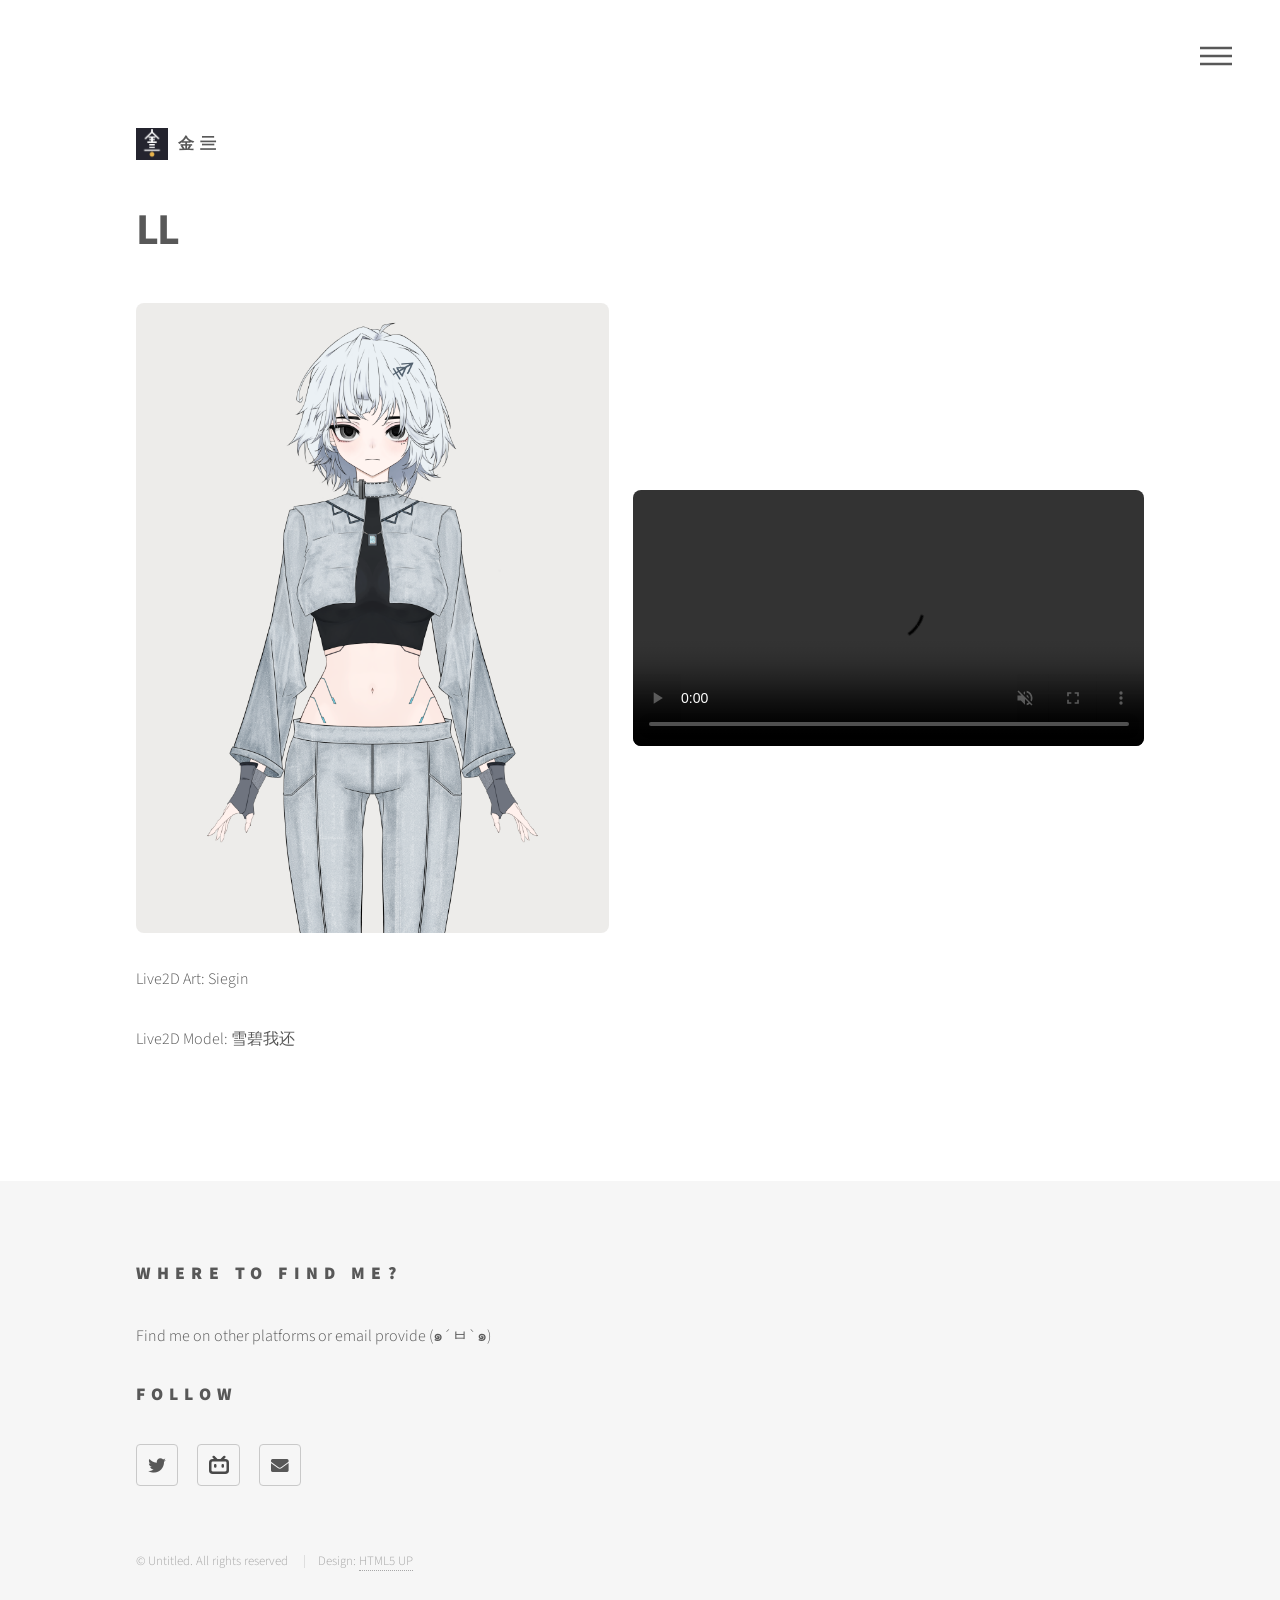
==== LL.html @ 4d245776 "Add files via upload" ====
<!DOCTYPE HTML>
<!--
	Phantom by HTML5 UP
	html5up.net | @ajlkn
	Free for personal and commercial use under the CCA 3.0 license (html5up.net/license)
-->
<html>
	<head>
		<title>Generic - Phantom by HTML5 UP</title>
		<meta charset="utf-8" />
		<meta name="viewport" content="width=device-width, initial-scale=1, user-scalable=no" />
		<link rel="stylesheet" href="assets/css/main.css" />
		<noscript><link rel="stylesheet" href="assets/css/noscript.css" /></noscript>
	</head>
	<body class="is-preload">
		<!-- Wrapper -->
		<div id="wrapper">

			<!-- Header -->
			<header id="header">
				<div class="inner">

					<!-- Logo -->
					<a href="index.html" class="logo">
						<span class="symbol"><img src="images/Logo.jpg" alt="" /></span><span class="title">金亖</span>
					</a>

					<!-- Nav -->
					<nav>
						<ul>
							<li><a href="#menu">Menu</a></li>
						</ul>
					</nav>

				</div>
			</header>

			<!-- Menu -->
			<nav id="menu">
				<h2>Menu</h2>
				<ul>
					<li><a href="index.html">Home</a></li>
					<li><a href="commission.html">Commission</a></li>
					<li><a href="about.html">About</a></li>
				</ul>
			</nav>

			<!-- Main -->
			<div id="main">
				<div class="inner">
					<h1>LL</h1>

					<div class="ll-layout">
						<!-- Portrait Image -->
						<div class="ll-image">
							<img src="images/LL1.png" alt="LL portrait image" />
						</div>

						<!-- Landscape Video -->
						<div class="ll-video">
							<video src="images/LLa.mp4"
								   autoplay
								   muted
								   loop
								   playsinline
								   controls></video>
						</div>
					</div>

					<p>Live2D Art: Siegin</p>
					<p>Live2D Model: 雪碧我还</p>
				</div>
			</div>

			<!-- LL layout styles -->
			<style>
				/* Container that holds image + video */
				.ll-layout {
					display: flex;
					justify-content: center;
					align-items: center;
					gap: 24px;
					margin-bottom: 2em;
					flex-wrap: wrap; /* allows stacking on smaller screens */
				}

				/* Portrait image block */
				.ll-image {
					flex: 0 0 auto;
					max-height: 70vh;
				}

					.ll-image img {
						height: 70vh;
						max-height: 70vh;
						width: auto;
						object-fit: contain;
						display: block;
						border-radius: 8px;
					}

				/* Landscape video block */
				.ll-video {
					flex: 1 1 auto;
					max-width: 60vw;
				}

					.ll-video video {
						width: 100%;
						height: auto;
						max-height: 70vh;
						object-fit: contain;
						display: block;
						border-radius: 8px;
					}

				/* Mobile adjustments */
				@media (max-width: 768px) {
					.ll-layout {
						flex-direction: column;
					}

					.ll-image img,
					.ll-video video {
						max-height: 50vh;
					}

					.ll-video {
						max-width: 100%;
					}
				}
			</style>


			<footer id="footer">
				<div class="inner">
					<section>
						<h2>Where to find me?</h2>
						<p>Find me on other platforms or email provide (๑´ㅂ`๑)</p>
						<section>
							<h2>Follow</h2>
							<ul class="icons">
								<li><a href="https://x.com/siegin403" class="icon brands style2 fa-twitter"><span class="label">Twitter</span></a></li>
								<li>
									<a href="https://space.bilibili.com/3690977074088362" class="icon style2 bilibili"
									   aria-label="Bilibili"
									   target="_blank"
									   rel="noopener"><span class="icon-inner"><img src="images/bilibili.svg" alt=""></span> <span class="label">Bilibili</span></a>
								</li>
								<li><a href="about.html" class="icon solid style2 fa-envelope"><span class="label">Email</span></a></li>
							</ul>
						</section>
						<ul class="copyright">
							<li>&copy; Untitled. All rights reserved</li>
							<li>Design: <a href="http://html5up.net">HTML5 UP</a></li>
						</ul>
				</div>
			</footer>

		</div>

		<!-- Scripts -->
			<script src="assets/js/jquery.min.js"></script>
			<script src="assets/js/browser.min.js"></script>
			<script src="assets/js/breakpoints.min.js"></script>
			<script src="assets/js/util.js"></script>
			<script src="assets/js/main.js"></script>

	</body>
</html>
---- assets/css/main.css ----
@import url(fontawesome-all.min.css);
@import url("https://fonts.googleapis.com/css?family=Source+Sans+Pro:300,700,900");

/*
	Phantom by HTML5 UP
	html5up.net | @ajlkn
	Free for personal and commercial use under the CCA 3.0 license (html5up.net/license)
*/

html, body, div, span, applet, object,
iframe, h1, h2, h3, h4, h5, h6, p, blockquote,
pre, a, abbr, acronym, address, big, cite,
code, del, dfn, em, img, ins, kbd, q, s, samp,
small, strike, strong, sub, sup, tt, var, b,
u, i, center, dl, dt, dd, ol, ul, li, fieldset,
form, label, legend, table, caption, tbody,
tfoot, thead, tr, th, td, article, aside,
canvas, details, embed, figure, figcaption,
footer, header, hgroup, menu, nav, output, ruby,
section, summary, time, mark, audio, video {
	margin: 0;
	padding: 0;
	border: 0;
	font-size: 100%;
	font: inherit;
	vertical-align: baseline;}

article, aside, details, figcaption, figure,
footer, header, hgroup, menu, nav, section {
	display: block;}

body {
	line-height: 1;
}

ol, ul {
	list-style: none;
}

blockquote, q {
	quotes: none;
}

	blockquote:before, blockquote:after, q:before, q:after {
		content: '';
		content: none;
	}

table {
	border-collapse: collapse;
	border-spacing: 0;
}

body {
	-webkit-text-size-adjust: none;
}

mark {
	background-color: transparent;
	color: inherit;
}

input::-moz-focus-inner {
	border: 0;
	padding: 0;
}

input, select, textarea {
	-moz-appearance: none;
	-webkit-appearance: none;
	-ms-appearance: none;
	appearance: none;
}

/* Basic */

	@-ms-viewport {
		width: device-width;
	}

	body {
		-ms-overflow-style: scrollbar;
	}

	@media screen and (max-width: 480px) {

		html, body {
			min-width: 320px;
		}

	}

	html {
		box-sizing: border-box;
	}

	*, *:before, *:after {
		box-sizing: inherit;
	}

	body {
		background: #ffffff;
	}

		body.is-preload *, body.is-preload *:before, body.is-preload *:after {
			-moz-animation: none !important;
			-webkit-animation: none !important;
			-ms-animation: none !important;
			animation: none !important;
			-moz-transition: none !important;
			-webkit-transition: none !important;
			-ms-transition: none !important;
			transition: none !important;
		}

/* Type */

	body, input, select, textarea {
		color: #585858;
		font-family: "Source Sans Pro", Helvetica, sans-serif;
		font-size: 16pt;
		font-weight: 300;
		line-height: 1.75;
	}

		@media screen and (max-width: 1680px) {

			body, input, select, textarea {
				font-size: 14pt;
			}

		}

		@media screen and (max-width: 1280px) {

			body, input, select, textarea {
				font-size: 12pt;
			}

		}

	a {
		-moz-transition: border-bottom-color 0.2s ease, color 0.2s ease;
		-webkit-transition: border-bottom-color 0.2s ease, color 0.2s ease;
		-ms-transition: border-bottom-color 0.2s ease, color 0.2s ease;
		transition: border-bottom-color 0.2s ease, color 0.2s ease;
		text-decoration: none;
		color: #585858;
		border-bottom: dotted 1px rgba(88, 88, 88, 0.5);
	}

		a:hover {
			border-bottom-color: transparent;
			color: #f2849e !important;
		}

	strong, b {
		font-weight: 900;
	}

	em, i {
		font-style: italic;
	}

	p {
		margin: 0 0 2em 0;
	}

	h1 {
		font-size: 2.75em;
		font-weight: 700;
		line-height: 1.3;
		margin: 0 0 1em 0;
		letter-spacing: -0.035em;
	}

		h1 a {
			color: inherit;
		}

		@media screen and (max-width: 736px) {

			h1 {
				font-size: 2em;
				margin: 0 0 1em 0;
			}

		}

		@media screen and (max-width: 360px) {

			h1 {
				font-size: 1.75em;
			}

		}

	h2, h3, h4, h5, h6 {
		font-weight: 900;
		line-height: 1.5;
		margin: 0 0 2em 0;
		text-transform: uppercase;
		letter-spacing: 0.35em;
	}

		h2 a, h3 a, h4 a, h5 a, h6 a {
			color: inherit;
		}

	h2 {
		font-size: 1.1em;
	}

	h3 {
		font-size: 1em;
	}

	h4 {
		font-size: 0.8em;
	}

	h5 {
		font-size: 0.8em;
	}

	h6 {
		font-size: 0.8em;
	}

	@media screen and (max-width: 980px) {

		h1 br, h2 br, h3 br, h4 br, h5 br, h6 br {
			display: none;
		}

	}

	@media screen and (max-width: 736px) {

		h2 {
			font-size: 1em;
		}

		h3 {
			font-size: 0.8em;
		}

	}

	sub {
		font-size: 0.8em;
		position: relative;
		top: 0.5em;
	}

	sup {
		font-size: 0.8em;
		position: relative;
		top: -0.5em;
	}

	blockquote {
		border-left: solid 4px #c9c9c9;
		font-style: italic;
		margin: 0 0 2em 0;
		padding: 0.5em 0 0.5em 2em;
	}

	code {
		background: rgba(144, 144, 144, 0.075);
		border-radius: 4px;
		border: solid 1px #c9c9c9;
		font-family: "Courier New", monospace;
		font-size: 0.9em;
		margin: 0 0.25em;
		padding: 0.25em 0.65em;
	}

	pre {
		-webkit-overflow-scrolling: touch;
		font-family: "Courier New", monospace;
		font-size: 0.9em;
		margin: 0 0 2em 0;
	}

		pre code {
			display: block;
			line-height: 1.75;
			padding: 1em 1.5em;
			overflow-x: auto;
		}

	hr {
		border: 0;
		border-bottom: solid 1px #c9c9c9;
		margin: 2em 0;
	}

		hr.major {
			margin: 3em 0;
		}

	.align-left {
		text-align: left;
	}

	.align-center {
		text-align: center;
	}

	.align-right {
		text-align: right;
	}

/* Row */

	.row {
		display: flex;
		flex-wrap: wrap;
		box-sizing: border-box;
		align-items: stretch;
	}

		.row > * {
			box-sizing: border-box;
		}

		.row.gtr-uniform > * > :last-child {
			margin-bottom: 0;
		}

		.row.aln-left {
			justify-content: flex-start;
		}

		.row.aln-center {
			justify-content: center;
		}

		.row.aln-right {
			justify-content: flex-end;
		}

		.row.aln-top {
			align-items: flex-start;
		}

		.row.aln-middle {
			align-items: center;
		}

		.row.aln-bottom {
			align-items: flex-end;
		}

		.row > .imp {
			order: -1;
		}

		.row > .col-1 {
			width: 8.33333%;
		}

		.row > .off-1 {
			margin-left: 8.33333%;
		}

		.row > .col-2 {
			width: 16.66667%;
		}

		.row > .off-2 {
			margin-left: 16.66667%;
		}

		.row > .col-3 {
			width: 25%;
		}

		.row > .off-3 {
			margin-left: 25%;
		}

		.row > .col-4 {
			width: 33.33333%;
		}

		.row > .off-4 {
			margin-left: 33.33333%;
		}

		.row > .col-5 {
			width: 41.66667%;
		}

		.row > .off-5 {
			margin-left: 41.66667%;
		}

		.row > .col-6 {
			width: 50%;
		}

		.row > .off-6 {
			margin-left: 50%;
		}

		.row > .col-7 {
			width: 58.33333%;
		}

		.row > .off-7 {
			margin-left: 58.33333%;
		}

		.row > .col-8 {
			width: 66.66667%;
		}

		.row > .off-8 {
			margin-left: 66.66667%;
		}

		.row > .col-9 {
			width: 75%;
		}

		.row > .off-9 {
			margin-left: 75%;
		}

		.row > .col-10 {
			width: 83.33333%;
		}

		.row > .off-10 {
			margin-left: 83.33333%;
		}

		.row > .col-11 {
			width: 91.66667%;
		}

		.row > .off-11 {
			margin-left: 91.66667%;
		}

		.row > .col-12 {
			width: 100%;
		}

		.row > .off-12 {
			margin-left: 100%;
		}

		.row.gtr-0 {
			margin-top: 0;
			margin-left: 0em;
		}

			.row.gtr-0 > * {
				padding: 0 0 0 0em;
			}

			.row.gtr-0.gtr-uniform {
				margin-top: 0em;
			}

				.row.gtr-0.gtr-uniform > * {
					padding-top: 0em;
				}

		.row.gtr-25 {
			margin-top: 0;
			margin-left: -0.5em;
		}

			.row.gtr-25 > * {
				padding: 0 0 0 0.5em;
			}

			.row.gtr-25.gtr-uniform {
				margin-top: -0.5em;
			}

				.row.gtr-25.gtr-uniform > * {
					padding-top: 0.5em;
				}

		.row.gtr-50 {
			margin-top: 0;
			margin-left: -1em;
		}

			.row.gtr-50 > * {
				padding: 0 0 0 1em;
			}

			.row.gtr-50.gtr-uniform {
				margin-top: -1em;
			}

				.row.gtr-50.gtr-uniform > * {
					padding-top: 1em;
				}

		.row {
			margin-top: 0;
			margin-left: -2em;
		}

			.row > * {
				padding: 0 0 0 2em;
			}

			.row.gtr-uniform {
				margin-top: -2em;
			}

				.row.gtr-uniform > * {
					padding-top: 2em;
				}

		.row.gtr-150 {
			margin-top: 0;
			margin-left: -3em;
		}

			.row.gtr-150 > * {
				padding: 0 0 0 3em;
			}

			.row.gtr-150.gtr-uniform {
				margin-top: -3em;
			}

				.row.gtr-150.gtr-uniform > * {
					padding-top: 3em;
				}

		.row.gtr-200 {
			margin-top: 0;
			margin-left: -4em;
		}

			.row.gtr-200 > * {
				padding: 0 0 0 4em;
			}

			.row.gtr-200.gtr-uniform {
				margin-top: -4em;
			}

				.row.gtr-200.gtr-uniform > * {
					padding-top: 4em;
				}

		@media screen and (max-width: 1680px) {

			.row {
				display: flex;
				flex-wrap: wrap;
				box-sizing: border-box;
				align-items: stretch;
			}

				.row > * {
					box-sizing: border-box;
				}

				.row.gtr-uniform > * > :last-child {
					margin-bottom: 0;
				}

				.row.aln-left {
					justify-content: flex-start;
				}

				.row.aln-center {
					justify-content: center;
				}

				.row.aln-right {
					justify-content: flex-end;
				}

				.row.aln-top {
					align-items: flex-start;
				}

				.row.aln-middle {
					align-items: center;
				}

				.row.aln-bottom {
					align-items: flex-end;
				}

				.row > .imp-xlarge {
					order: -1;
				}

				.row > .col-1-xlarge {
					width: 8.33333%;
				}

				.row > .off-1-xlarge {
					margin-left: 8.33333%;
				}

				.row > .col-2-xlarge {
					width: 16.66667%;
				}

				.row > .off-2-xlarge {
					margin-left: 16.66667%;
				}

				.row > .col-3-xlarge {
					width: 25%;
				}

				.row > .off-3-xlarge {
					margin-left: 25%;
				}

				.row > .col-4-xlarge {
					width: 33.33333%;
				}

				.row > .off-4-xlarge {
					margin-left: 33.33333%;
				}

				.row > .col-5-xlarge {
					width: 41.66667%;
				}

				.row > .off-5-xlarge {
					margin-left: 41.66667%;
				}

				.row > .col-6-xlarge {
					width: 50%;
				}

				.row > .off-6-xlarge {
					margin-left: 50%;
				}

				.row > .col-7-xlarge {
					width: 58.33333%;
				}

				.row > .off-7-xlarge {
					margin-left: 58.33333%;
				}

				.row > .col-8-xlarge {
					width: 66.66667%;
				}

				.row > .off-8-xlarge {
					margin-left: 66.66667%;
				}

				.row > .col-9-xlarge {
					width: 75%;
				}

				.row > .off-9-xlarge {
					margin-left: 75%;
				}

				.row > .col-10-xlarge {
					width: 83.33333%;
				}

				.row > .off-10-xlarge {
					margin-left: 83.33333%;
				}

				.row > .col-11-xlarge {
					width: 91.66667%;
				}

				.row > .off-11-xlarge {
					margin-left: 91.66667%;
				}

				.row > .col-12-xlarge {
					width: 100%;
				}

				.row > .off-12-xlarge {
					margin-left: 100%;
				}

				.row.gtr-0 {
					margin-top: 0;
					margin-left: 0em;
				}

					.row.gtr-0 > * {
						padding: 0 0 0 0em;
					}

					.row.gtr-0.gtr-uniform {
						margin-top: 0em;
					}

						.row.gtr-0.gtr-uniform > * {
							padding-top: 0em;
						}

				.row.gtr-25 {
					margin-top: 0;
					margin-left: -0.5em;
				}

					.row.gtr-25 > * {
						padding: 0 0 0 0.5em;
					}

					.row.gtr-25.gtr-uniform {
						margin-top: -0.5em;
					}

						.row.gtr-25.gtr-uniform > * {
							padding-top: 0.5em;
						}

				.row.gtr-50 {
					margin-top: 0;
					margin-left: -1em;
				}

					.row.gtr-50 > * {
						padding: 0 0 0 1em;
					}

					.row.gtr-50.gtr-uniform {
						margin-top: -1em;
					}

						.row.gtr-50.gtr-uniform > * {
							padding-top: 1em;
						}

				.row {
					margin-top: 0;
					margin-left: -2em;
				}

					.row > * {
						padding: 0 0 0 2em;
					}

					.row.gtr-uniform {
						margin-top: -2em;
					}

						.row.gtr-uniform > * {
							padding-top: 2em;
						}

				.row.gtr-150 {
					margin-top: 0;
					margin-left: -3em;
				}

					.row.gtr-150 > * {
						padding: 0 0 0 3em;
					}

					.row.gtr-150.gtr-uniform {
						margin-top: -3em;
					}

						.row.gtr-150.gtr-uniform > * {
							padding-top: 3em;
						}

				.row.gtr-200 {
					margin-top: 0;
					margin-left: -4em;
				}

					.row.gtr-200 > * {
						padding: 0 0 0 4em;
					}

					.row.gtr-200.gtr-uniform {
						margin-top: -4em;
					}

						.row.gtr-200.gtr-uniform > * {
							padding-top: 4em;
						}

		}

		@media screen and (max-width: 1280px) {

			.row {
				display: flex;
				flex-wrap: wrap;
				box-sizing: border-box;
				align-items: stretch;
			}

				.row > * {
					box-sizing: border-box;
				}

				.row.gtr-uniform > * > :last-child {
					margin-bottom: 0;
				}

				.row.aln-left {
					justify-content: flex-start;
				}

				.row.aln-center {
					justify-content: center;
				}

				.row.aln-right {
					justify-content: flex-end;
				}

				.row.aln-top {
					align-items: flex-start;
				}

				.row.aln-middle {
					align-items: center;
				}

				.row.aln-bottom {
					align-items: flex-end;
				}

				.row > .imp-large {
					order: -1;
				}

				.row > .col-1-large {
					width: 8.33333%;
				}

				.row > .off-1-large {
					margin-left: 8.33333%;
				}

				.row > .col-2-large {
					width: 16.66667%;
				}

				.row > .off-2-large {
					margin-left: 16.66667%;
				}

				.row > .col-3-large {
					width: 25%;
				}

				.row > .off-3-large {
					margin-left: 25%;
				}

				.row > .col-4-large {
					width: 33.33333%;
				}

				.row > .off-4-large {
					margin-left: 33.33333%;
				}

				.row > .col-5-large {
					width: 41.66667%;
				}

				.row > .off-5-large {
					margin-left: 41.66667%;
				}

				.row > .col-6-large {
					width: 50%;
				}

				.row > .off-6-large {
					margin-left: 50%;
				}

				.row > .col-7-large {
					width: 58.33333%;
				}

				.row > .off-7-large {
					margin-left: 58.33333%;
				}

				.row > .col-8-large {
					width: 66.66667%;
				}

				.row > .off-8-large {
					margin-left: 66.66667%;
				}

				.row > .col-9-large {
					width: 75%;
				}

				.row > .off-9-large {
					margin-left: 75%;
				}

				.row > .col-10-large {
					width: 83.33333%;
				}

				.row > .off-10-large {
					margin-left: 83.33333%;
				}

				.row > .col-11-large {
					width: 91.66667%;
				}

				.row > .off-11-large {
					margin-left: 91.66667%;
				}

				.row > .col-12-large {
					width: 100%;
				}

				.row > .off-12-large {
					margin-left: 100%;
				}

				.row.gtr-0 {
					margin-top: 0;
					margin-left: 0em;
				}

					.row.gtr-0 > * {
						padding: 0 0 0 0em;
					}

					.row.gtr-0.gtr-uniform {
						margin-top: 0em;
					}

						.row.gtr-0.gtr-uniform > * {
							padding-top: 0em;
						}

				.row.gtr-25 {
					margin-top: 0;
					margin-left: -0.5em;
				}

					.row.gtr-25 > * {
						padding: 0 0 0 0.5em;
					}

					.row.gtr-25.gtr-uniform {
						margin-top: -0.5em;
					}

						.row.gtr-25.gtr-uniform > * {
							padding-top: 0.5em;
						}

				.row.gtr-50 {
					margin-top: 0;
					margin-left: -1em;
				}

					.row.gtr-50 > * {
						padding: 0 0 0 1em;
					}

					.row.gtr-50.gtr-uniform {
						margin-top: -1em;
					}

						.row.gtr-50.gtr-uniform > * {
							padding-top: 1em;
						}

				.row {
					margin-top: 0;
					margin-left: -2em;
				}

					.row > * {
						padding: 0 0 0 2em;
					}

					.row.gtr-uniform {
						margin-top: -2em;
					}

						.row.gtr-uniform > * {
							padding-top: 2em;
						}

				.row.gtr-150 {
					margin-top: 0;
					margin-left: -3em;
				}

					.row.gtr-150 > * {
						padding: 0 0 0 3em;
					}

					.row.gtr-150.gtr-uniform {
						margin-top: -3em;
					}

						.row.gtr-150.gtr-uniform > * {
							padding-top: 3em;
						}

				.row.gtr-200 {
					margin-top: 0;
					margin-left: -4em;
				}

					.row.gtr-200 > * {
						padding: 0 0 0 4em;
					}

					.row.gtr-200.gtr-uniform {
						margin-top: -4em;
					}

						.row.gtr-200.gtr-uniform > * {
							padding-top: 4em;
						}

		}

		@media screen and (max-width: 980px) {

			.row {
				display: flex;
				flex-wrap: wrap;
				box-sizing: border-box;
				align-items: stretch;
			}

				.row > * {
					box-sizing: border-box;
				}

				.row.gtr-uniform > * > :last-child {
					margin-bottom: 0;
				}

				.row.aln-left {
					justify-content: flex-start;
				}

				.row.aln-center {
					justify-content: center;
				}

				.row.aln-right {
					justify-content: flex-end;
				}

				.row.aln-top {
					align-items: flex-start;
				}

				.row.aln-middle {
					align-items: center;
				}

				.row.aln-bottom {
					align-items: flex-end;
				}

				.row > .imp-medium {
					order: -1;
				}

				.row > .col-1-medium {
					width: 8.33333%;
				}

				.row > .off-1-medium {
					margin-left: 8.33333%;
				}

				.row > .col-2-medium {
					width: 16.66667%;
				}

				.row > .off-2-medium {
					margin-left: 16.66667%;
				}

				.row > .col-3-medium {
					width: 25%;
				}

				.row > .off-3-medium {
					margin-left: 25%;
				}

				.row > .col-4-medium {
					width: 33.33333%;
				}

				.row > .off-4-medium {
					margin-left: 33.33333%;
				}

				.row > .col-5-medium {
					width: 41.66667%;
				}

				.row > .off-5-medium {
					margin-left: 41.66667%;
				}

				.row > .col-6-medium {
					width: 50%;
				}

				.row > .off-6-medium {
					margin-left: 50%;
				}

				.row > .col-7-medium {
					width: 58.33333%;
				}

				.row > .off-7-medium {
					margin-left: 58.33333%;
				}

				.row > .col-8-medium {
					width: 66.66667%;
				}

				.row > .off-8-medium {
					margin-left: 66.66667%;
				}

				.row > .col-9-medium {
					width: 75%;
				}

				.row > .off-9-medium {
					margin-left: 75%;
				}

				.row > .col-10-medium {
					width: 83.33333%;
				}

				.row > .off-10-medium {
					margin-left: 83.33333%;
				}

				.row > .col-11-medium {
					width: 91.66667%;
				}

				.row > .off-11-medium {
					margin-left: 91.66667%;
				}

				.row > .col-12-medium {
					width: 100%;
				}

				.row > .off-12-medium {
					margin-left: 100%;
				}

				.row.gtr-0 {
					margin-top: 0;
					margin-left: 0em;
				}

					.row.gtr-0 > * {
						padding: 0 0 0 0em;
					}

					.row.gtr-0.gtr-uniform {
						margin-top: 0em;
					}

						.row.gtr-0.gtr-uniform > * {
							padding-top: 0em;
						}

				.row.gtr-25 {
					margin-top: 0;
					margin-left: -0.375em;
				}

					.row.gtr-25 > * {
						padding: 0 0 0 0.375em;
					}

					.row.gtr-25.gtr-uniform {
						margin-top: -0.375em;
					}

						.row.gtr-25.gtr-uniform > * {
							padding-top: 0.375em;
						}

				.row.gtr-50 {
					margin-top: 0;
					margin-left: -0.75em;
				}

					.row.gtr-50 > * {
						padding: 0 0 0 0.75em;
					}

					.row.gtr-50.gtr-uniform {
						margin-top: -0.75em;
					}

						.row.gtr-50.gtr-uniform > * {
							padding-top: 0.75em;
						}

				.row {
					margin-top: 0;
					margin-left: -1.5em;
				}

					.row > * {
						padding: 0 0 0 1.5em;
					}

					.row.gtr-uniform {
						margin-top: -1.5em;
					}

						.row.gtr-uniform > * {
							padding-top: 1.5em;
						}

				.row.gtr-150 {
					margin-top: 0;
					margin-left: -2.25em;
				}

					.row.gtr-150 > * {
						padding: 0 0 0 2.25em;
					}

					.row.gtr-150.gtr-uniform {
						margin-top: -2.25em;
					}

						.row.gtr-150.gtr-uniform > * {
							padding-top: 2.25em;
						}

				.row.gtr-200 {
					margin-top: 0;
					margin-left: -3em;
				}

					.row.gtr-200 > * {
						padding: 0 0 0 3em;
					}

					.row.gtr-200.gtr-uniform {
						margin-top: -3em;
					}

						.row.gtr-200.gtr-uniform > * {
							padding-top: 3em;
						}

		}

		@media screen and (max-width: 736px) {

			.row {
				display: flex;
				flex-wrap: wrap;
				box-sizing: border-box;
				align-items: stretch;
			}

				.row > * {
					box-sizing: border-box;
				}

				.row.gtr-uniform > * > :last-child {
					margin-bottom: 0;
				}

				.row.aln-left {
					justify-content: flex-start;
				}

				.row.aln-center {
					justify-content: center;
				}

				.row.aln-right {
					justify-content: flex-end;
				}

				.row.aln-top {
					align-items: flex-start;
				}

				.row.aln-middle {
					align-items: center;
				}

				.row.aln-bottom {
					align-items: flex-end;
				}

				.row > .imp-small {
					order: -1;
				}

				.row > .col-1-small {
					width: 8.33333%;
				}

				.row > .off-1-small {
					margin-left: 8.33333%;
				}

				.row > .col-2-small {
					width: 16.66667%;
				}

				.row > .off-2-small {
					margin-left: 16.66667%;
				}

				.row > .col-3-small {
					width: 25%;
				}

				.row > .off-3-small {
					margin-left: 25%;
				}

				.row > .col-4-small {
					width: 33.33333%;
				}

				.row > .off-4-small {
					margin-left: 33.33333%;
				}

				.row > .col-5-small {
					width: 41.66667%;
				}

				.row > .off-5-small {
					margin-left: 41.66667%;
				}

				.row > .col-6-small {
					width: 50%;
				}

				.row > .off-6-small {
					margin-left: 50%;
				}

				.row > .col-7-small {
					width: 58.33333%;
				}

				.row > .off-7-small {
					margin-left: 58.33333%;
				}

				.row > .col-8-small {
					width: 66.66667%;
				}

				.row > .off-8-small {
					margin-left: 66.66667%;
				}

				.row > .col-9-small {
					width: 75%;
				}

				.row > .off-9-small {
					margin-left: 75%;
				}

				.row > .col-10-small {
					width: 83.33333%;
				}

				.row > .off-10-small {
					margin-left: 83.33333%;
				}

				.row > .col-11-small {
					width: 91.66667%;
				}

				.row > .off-11-small {
					margin-left: 91.66667%;
				}

				.row > .col-12-small {
					width: 100%;
				}

				.row > .off-12-small {
					margin-left: 100%;
				}

				.row.gtr-0 {
					margin-top: 0;
					margin-left: 0em;
				}

					.row.gtr-0 > * {
						padding: 0 0 0 0em;
					}

					.row.gtr-0.gtr-uniform {
						margin-top: 0em;
					}

						.row.gtr-0.gtr-uniform > * {
							padding-top: 0em;
						}

				.row.gtr-25 {
					margin-top: 0;
					margin-left: -0.25em;
				}

					.row.gtr-25 > * {
						padding: 0 0 0 0.25em;
					}

					.row.gtr-25.gtr-uniform {
						margin-top: -0.25em;
					}

						.row.gtr-25.gtr-uniform > * {
							padding-top: 0.25em;
						}

				.row.gtr-50 {
					margin-top: 0;
					margin-left: -0.5em;
				}

					.row.gtr-50 > * {
						padding: 0 0 0 0.5em;
					}

					.row.gtr-50.gtr-uniform {
						margin-top: -0.5em;
					}

						.row.gtr-50.gtr-uniform > * {
							padding-top: 0.5em;
						}

				.row {
					margin-top: 0;
					margin-left: -1em;
				}

					.row > * {
						padding: 0 0 0 1em;
					}

					.row.gtr-uniform {
						margin-top: -1em;
					}

						.row.gtr-uniform > * {
							padding-top: 1em;
						}

				.row.gtr-150 {
					margin-top: 0;
					margin-left: -1.5em;
				}

					.row.gtr-150 > * {
						padding: 0 0 0 1.5em;
					}

					.row.gtr-150.gtr-uniform {
						margin-top: -1.5em;
					}

						.row.gtr-150.gtr-uniform > * {
							padding-top: 1.5em;
						}

				.row.gtr-200 {
					margin-top: 0;
					margin-left: -2em;
				}

					.row.gtr-200 > * {
						padding: 0 0 0 2em;
					}

					.row.gtr-200.gtr-uniform {
						margin-top: -2em;
					}

						.row.gtr-200.gtr-uniform > * {
							padding-top: 2em;
						}

		}

		@media screen and (max-width: 480px) {

			.row {
				display: flex;
				flex-wrap: wrap;
				box-sizing: border-box;
				align-items: stretch;
			}

				.row > * {
					box-sizing: border-box;
				}

				.row.gtr-uniform > * > :last-child {
					margin-bottom: 0;
				}

				.row.aln-left {
					justify-content: flex-start;
				}

				.row.aln-center {
					justify-content: center;
				}

				.row.aln-right {
					justify-content: flex-end;
				}

				.row.aln-top {
					align-items: flex-start;
				}

				.row.aln-middle {
					align-items: center;
				}

				.row.aln-bottom {
					align-items: flex-end;
				}

				.row > .imp-xsmall {
					order: -1;
				}

				.row > .col-1-xsmall {
					width: 8.33333%;
				}

				.row > .off-1-xsmall {
					margin-left: 8.33333%;
				}

				.row > .col-2-xsmall {
					width: 16.66667%;
				}

				.row > .off-2-xsmall {
					margin-left: 16.66667%;
				}

				.row > .col-3-xsmall {
					width: 25%;
				}

				.row > .off-3-xsmall {
					margin-left: 25%;
				}

				.row > .col-4-xsmall {
					width: 33.33333%;
				}

				.row > .off-4-xsmall {
					margin-left: 33.33333%;
				}

				.row > .col-5-xsmall {
					width: 41.66667%;
				}

				.row > .off-5-xsmall {
					margin-left: 41.66667%;
				}

				.row > .col-6-xsmall {
					width: 50%;
				}

				.row > .off-6-xsmall {
					margin-left: 50%;
				}

				.row > .col-7-xsmall {
					width: 58.33333%;
				}

				.row > .off-7-xsmall {
					margin-left: 58.33333%;
				}

				.row > .col-8-xsmall {
					width: 66.66667%;
				}

				.row > .off-8-xsmall {
					margin-left: 66.66667%;
				}

				.row > .col-9-xsmall {
					width: 75%;
				}

				.row > .off-9-xsmall {
					margin-left: 75%;
				}

				.row > .col-10-xsmall {
					width: 83.33333%;
				}

				.row > .off-10-xsmall {
					margin-left: 83.33333%;
				}

				.row > .col-11-xsmall {
					width: 91.66667%;
				}

				.row > .off-11-xsmall {
					margin-left: 91.66667%;
				}

				.row > .col-12-xsmall {
					width: 100%;
				}

				.row > .off-12-xsmall {
					margin-left: 100%;
				}

				.row.gtr-0 {
					margin-top: 0;
					margin-left: 0em;
				}

					.row.gtr-0 > * {
						padding: 0 0 0 0em;
					}

					.row.gtr-0.gtr-uniform {
						margin-top: 0em;
					}

						.row.gtr-0.gtr-uniform > * {
							padding-top: 0em;
						}

				.row.gtr-25 {
					margin-top: 0;
					margin-left: -0.25em;
				}

					.row.gtr-25 > * {
						padding: 0 0 0 0.25em;
					}

					.row.gtr-25.gtr-uniform {
						margin-top: -0.25em;
					}

						.row.gtr-25.gtr-uniform > * {
							padding-top: 0.25em;
						}

				.row.gtr-50 {
					margin-top: 0;
					margin-left: -0.5em;
				}

					.row.gtr-50 > * {
						padding: 0 0 0 0.5em;
					}

					.row.gtr-50.gtr-uniform {
						margin-top: -0.5em;
					}

						.row.gtr-50.gtr-uniform > * {
							padding-top: 0.5em;
						}

				.row {
					margin-top: 0;
					margin-left: -1em;
				}

					.row > * {
						padding: 0 0 0 1em;
					}

					.row.gtr-uniform {
						margin-top: -1em;
					}

						.row.gtr-uniform > * {
							padding-top: 1em;
						}

				.row.gtr-150 {
					margin-top: 0;
					margin-left: -1.5em;
				}

					.row.gtr-150 > * {
						padding: 0 0 0 1.5em;
					}

					.row.gtr-150.gtr-uniform {
						margin-top: -1.5em;
					}

						.row.gtr-150.gtr-uniform > * {
							padding-top: 1.5em;
						}

				.row.gtr-200 {
					margin-top: 0;
					margin-left: -2em;
				}

					.row.gtr-200 > * {
						padding: 0 0 0 2em;
					}

					.row.gtr-200.gtr-uniform {
						margin-top: -2em;
					}

						.row.gtr-200.gtr-uniform > * {
							padding-top: 2em;
						}

		}

/* Section/Article */

	section.special, article.special {
		text-align: center;
	}

	header p {
		margin-top: -1em;
	}

	@media screen and (max-width: 736px) {

		header p {
			margin-top: 0;
		}

	}

/* Icon */

	.icon {
		text-decoration: none;
		border-bottom: none;
		position: relative;
	}

		.icon:before {
			-moz-osx-font-smoothing: grayscale;
			-webkit-font-smoothing: antialiased;
			display: inline-block;
			font-style: normal;
			font-variant: normal;
			text-rendering: auto;
			line-height: 1;
			text-transform: none !important;
			font-family: 'Font Awesome 5 Free';
			font-weight: 400;
		}

		.icon > .label {
			display: none;
		}

		.icon:before {
			line-height: inherit;
		}

		.icon.solid:before {
			font-weight: 900;
		}

		.icon.brands:before {
			font-family: 'Font Awesome 5 Brands';
		}

	.icon.bilibili:before {
		content: none !important;
	}

	.icon.bilibili
	{
		display: inline-flex !important;
		align-items: center;
		justify-content: center;
		vertical-align: middle;
	}

	.icon.bilibili img,
	.icon.bilibili svg
	{
		width: 1.5em; /* adjust size here */
		height: 1.5em;
		display: block;
		opacity: 0.7;
	}

	/* Hover behavior */
	.icon.bilibili:hover img,
	.icon.bilibili:hover svg {
		opacity: 1;
		filter: brightness(0) saturate(100%) invert(67%) sepia(45%) saturate(3700%) hue-rotate(305deg) brightness(98%) contrast(101%);
	}


		.icon.style2 {
			-moz-transition: background-color 0.2s ease-in-out, color 0.2s ease-in-out, border-color 0.2s ease-in-out;
			-webkit-transition: background-color 0.2s ease-in-out, color 0.2s ease-in-out, border-color 0.2s ease-in-out;
			-ms-transition: background-color 0.2s ease-in-out, color 0.2s ease-in-out, border-color 0.2s ease-in-out;
			transition: background-color 0.2s ease-in-out, color 0.2s ease-in-out, border-color 0.2s ease-in-out;
			background-color: transparent;
			border: solid 1px #c9c9c9;
			border-radius: 4px;
			width: 2.65em;
			height: 2.65em;
			display: inline-block;
			text-align: center;
			line-height: 2.65em;
			color: inherit;
		}

			.icon.style2:before {
				font-size: 1.1em;
			}

			.icon.style2:hover {
				color: #f2849e;
				border-color: #f2849e;
			}

			.icon.style2:active {
				background-color: rgba(242, 132, 158, 0.1);
			}

/* List */

	ol {
		list-style: decimal;
		margin: 0 0 2em 0;
		padding-left: 1.25em;
	}

		ol li {
			padding-left: 0.25em;
		}

	ul {
		list-style: disc;
		margin: 0 0 2em 0;
		padding-left: 1em;
	}

		ul li {
			padding-left: 0.5em;
		}

		ul.alt {
			list-style: none;
			padding-left: 0;
		}

			ul.alt li {
				border-top: solid 1px #c9c9c9;
				padding: 0.5em 0;
			}

				ul.alt li:first-child {
					border-top: 0;
					padding-top: 0;
				}

	dl {
		margin: 0 0 2em 0;
	}

		dl dt {
			display: block;
			font-weight: 900;
			margin: 0 0 1em 0;
		}

		dl dd {
			margin-left: 2em;
		}

/* Actions */

	ul.actions {
		display: -moz-flex;
		display: -webkit-flex;
		display: -ms-flex;
		display: flex;
		cursor: default;
		list-style: none;
		margin-left: -1em;
		padding-left: 0;
	}

		ul.actions li {
			padding: 0 0 0 1em;
			vertical-align: middle;
		}

		ul.actions.special {
			-moz-justify-content: center;
			-webkit-justify-content: center;
			-ms-justify-content: center;
			justify-content: center;
			width: 100%;
			margin-left: 0;
		}

			ul.actions.special li:first-child {
				padding-left: 0;
			}

		ul.actions.stacked {
			-moz-flex-direction: column;
			-webkit-flex-direction: column;
			-ms-flex-direction: column;
			flex-direction: column;
			margin-left: 0;
		}

			ul.actions.stacked li {
				padding: 1.3em 0 0 0;
			}

				ul.actions.stacked li:first-child {
					padding-top: 0;
				}

		ul.actions.fit {
			width: calc(100% + 1em);
		}

			ul.actions.fit li {
				-moz-flex-grow: 1;
				-webkit-flex-grow: 1;
				-ms-flex-grow: 1;
				flex-grow: 1;
				-moz-flex-shrink: 1;
				-webkit-flex-shrink: 1;
				-ms-flex-shrink: 1;
				flex-shrink: 1;
				width: 100%;
			}

				ul.actions.fit li > * {
					width: 100%;
				}

			ul.actions.fit.stacked {
				width: 100%;
			}

		@media screen and (max-width: 480px) {

			ul.actions:not(.fixed) {
				-moz-flex-direction: column;
				-webkit-flex-direction: column;
				-ms-flex-direction: column;
				flex-direction: column;
				margin-left: 0;
				width: 100% !important;
			}

				ul.actions:not(.fixed) li {
					-moz-flex-grow: 1;
					-webkit-flex-grow: 1;
					-ms-flex-grow: 1;
					flex-grow: 1;
					-moz-flex-shrink: 1;
					-webkit-flex-shrink: 1;
					-ms-flex-shrink: 1;
					flex-shrink: 1;
					padding: 1em 0 0 0;
					text-align: center;
					width: 100%;
				}

					ul.actions:not(.fixed) li > * {
						width: 100%;
					}

					ul.actions:not(.fixed) li:first-child {
						padding-top: 0;
					}

					ul.actions:not(.fixed) li input[type="submit"],
					ul.actions:not(.fixed) li input[type="reset"],
					ul.actions:not(.fixed) li input[type="button"],
					ul.actions:not(.fixed) li button,
					ul.actions:not(.fixed) li .button {
						width: 100%;
					}

						ul.actions:not(.fixed) li input[type="submit"].icon:before,
						ul.actions:not(.fixed) li input[type="reset"].icon:before,
						ul.actions:not(.fixed) li input[type="button"].icon:before,
						ul.actions:not(.fixed) li button.icon:before,
						ul.actions:not(.fixed) li .button.icon:before {
							margin-left: -0.5rem;
						}

		}

/* Icons */

	ul.icons {
		cursor: default;
		list-style: none;
		padding-left: 0;
		margin: -1em 0 2em -1em;
	}

		ul.icons li {
			display: inline-block;
			padding: 1em 0 0 1em;
		}

/* Form */

	form {
		margin: 0 0 2em 0;
		overflow-x: hidden;
	}

		form > :last-child {
			margin-bottom: 0;
		}

		form > .fields {
			display: -moz-flex;
			display: -webkit-flex;
			display: -ms-flex;
			display: flex;
			-moz-flex-wrap: wrap;
			-webkit-flex-wrap: wrap;
			-ms-flex-wrap: wrap;
			flex-wrap: wrap;
			width: calc(100% + 3em);
			margin: -1.5em 0 2em -1.5em;
		}

			form > .fields > .field {
				-moz-flex-grow: 0;
				-webkit-flex-grow: 0;
				-ms-flex-grow: 0;
				flex-grow: 0;
				-moz-flex-shrink: 0;
				-webkit-flex-shrink: 0;
				-ms-flex-shrink: 0;
				flex-shrink: 0;
				padding: 1.5em 0 0 1.5em;
				width: calc(100% - 1.5em);
			}

				form > .fields > .field.half {
					width: calc(50% - 0.75em);
				}

				form > .fields > .field.third {
					width: calc(100%/3 - 0.5em);
				}

				form > .fields > .field.quarter {
					width: calc(25% - 0.375em);
				}

		@media screen and (max-width: 480px) {

			form > .fields {
				width: calc(100% + 3em);
				margin: -1.5em 0 2em -1.5em;
			}

				form > .fields > .field {
					padding: 1.5em 0 0 1.5em;
					width: calc(100% - 1.5em);
				}

					form > .fields > .field.half {
						width: calc(100% - 1.5em);
					}

					form > .fields > .field.third {
						width: calc(100% - 1.5em);
					}

					form > .fields > .field.quarter {
						width: calc(100% - 1.5em);
					}

		}

	label {
		display: block;
		font-size: 0.9em;
		font-weight: 900;
		margin: 0 0 1em 0;
	}

	input[type="text"],
	input[type="password"],
	input[type="email"],
	input[type="tel"],
	select,
	textarea {
		-moz-appearance: none;
		-webkit-appearance: none;
		-ms-appearance: none;
		appearance: none;
		background-color: transparent;
		border: none;
		border-radius: 0;
		border-bottom: solid 1px #c9c9c9;
		color: inherit;
		display: block;
		outline: 0;
		padding: 0;
		text-decoration: none;
		width: 100%;
	}

		input[type="text"]:invalid,
		input[type="password"]:invalid,
		input[type="email"]:invalid,
		input[type="tel"]:invalid,
		select:invalid,
		textarea:invalid {
			box-shadow: none;
		}

		input[type="text"]:focus,
		input[type="password"]:focus,
		input[type="email"]:focus,
		input[type="tel"]:focus,
		select:focus,
		textarea:focus {
			border-bottom-color: #f2849e;
			box-shadow: inset 0 -1px 0 0 #f2849e;
		}

	select {
		background-image: url("data:image/svg+xml;charset=utf8,%3Csvg xmlns='http://www.w3.org/2000/svg' width='40' height='40' preserveAspectRatio='none' viewBox='0 0 40 40'%3E%3Cpath d='M9.4,12.3l10.4,10.4l10.4-10.4c0.2-0.2,0.5-0.4,0.9-0.4c0.3,0,0.6,0.1,0.9,0.4l3.3,3.3c0.2,0.2,0.4,0.5,0.4,0.9 c0,0.4-0.1,0.6-0.4,0.9L20.7,31.9c-0.2,0.2-0.5,0.4-0.9,0.4c-0.3,0-0.6-0.1-0.9-0.4L4.3,17.3c-0.2-0.2-0.4-0.5-0.4-0.9 c0-0.4,0.1-0.6,0.4-0.9l3.3-3.3c0.2-0.2,0.5-0.4,0.9-0.4S9.1,12.1,9.4,12.3z' fill='%23c9c9c9' /%3E%3C/svg%3E");
		background-size: 1.25rem;
		background-repeat: no-repeat;
		background-position: calc(100% - 1rem) center;
		height: 3em;
		padding-right: 3em;
		text-overflow: ellipsis;
	}

		select option {
			background: #ffffff;
		}

		select:focus::-ms-value {
			background-color: transparent;
		}

		select::-ms-expand {
			display: none;
		}

	input[type="text"],
	input[type="password"],
	input[type="email"],
	select {
		height: 3em;
	}

	textarea {
		padding: 0;
		min-height: 3.75em;
	}

	input[type="checkbox"],
	input[type="radio"] {
		-moz-appearance: none;
		-webkit-appearance: none;
		-ms-appearance: none;
		appearance: none;
		display: block;
		float: left;
		margin-right: -2em;
		opacity: 0;
		width: 1em;
		z-index: -1;
	}

		input[type="checkbox"] + label,
		input[type="radio"] + label {
			text-decoration: none;
			color: #585858;
			cursor: pointer;
			display: inline-block;
			font-size: 1em;
			font-weight: 300;
			padding-left: 2.55em;
			padding-right: 0.75em;
			position: relative;
		}

			input[type="checkbox"] + label:before,
			input[type="radio"] + label:before {
				-moz-osx-font-smoothing: grayscale;
				-webkit-font-smoothing: antialiased;
				display: inline-block;
				font-style: normal;
				font-variant: normal;
				text-rendering: auto;
				line-height: 1;
				text-transform: none !important;
				font-family: 'Font Awesome 5 Free';
				font-weight: 900;
			}

			input[type="checkbox"] + label:before,
			input[type="radio"] + label:before {
				border-radius: 4px;
				border: solid 1px #c9c9c9;
				content: '';
				display: inline-block;
				font-size: 0.8em;
				height: 2.25em;
				left: 0;
				line-height: 2.25em;
				position: absolute;
				text-align: center;
				top: 0;
				width: 2.25em;
			}

		input[type="checkbox"]:checked + label:before,
		input[type="radio"]:checked + label:before {
			background: #585858;
			border-color: #585858;
			color: #ffffff;
			content: '\f00c';
		}

		input[type="checkbox"]:focus + label:before,
		input[type="radio"]:focus + label:before {
			border-color: #f2849e;
			box-shadow: 0 0 0 1px #f2849e;
		}

	input[type="checkbox"] + label:before {
		border-radius: 4px;
	}

	input[type="radio"] + label:before {
		border-radius: 100%;
	}

/* Box */

	.box {
		border-radius: 4px;
		border: solid 1px #c9c9c9;
		margin-bottom: 2em;
		padding: 1.5em;
	}

		.box > :last-child,
		.box > :last-child > :last-child,
		.box > :last-child > :last-child > :last-child {
			margin-bottom: 0;
		}

		.box.alt {
			border: 0;
			border-radius: 0;
			padding: 0;
		}

/* Image */

	.image {
		border-radius: 4px;
		border: 0;
		display: inline-block;
		position: relative;
	}

		.image img {
			border-radius: 4px;
			display: block;
		}

		.image.left, .image.right {
			max-width: 40%;
		}

			.image.left img, .image.right img {
				width: 100%;
			}

		.image.left {
			float: left;
			padding: 0 1.5em 1em 0;
			top: 0.25em;
		}

		.image.right {
			float: right;
			padding: 0 0 1em 1.5em;
			top: 0.25em;
		}

		.image.fit {
			display: block;
			margin: 0 0 2em 0;
			width: 100%;
		}

			.image.fit img {
				width: 100%;
			}

		.image.main {
			display: block;
			margin: 0 0 3em 0;
			width: 100%;
		}

			.image.main img {
				width: 100%;
			}

			@media screen and (max-width: 736px) {

				.image.main {
					margin: 0 0 2em 0;
				}

			}

/* Table */

	.table-wrapper {
		-webkit-overflow-scrolling: touch;
		overflow-x: auto;
	}

	table {
		margin: 0 0 2em 0;
		width: 100%;
	}

		table tbody tr {
			border: solid 1px #c9c9c9;
			border-left: 0;
			border-right: 0;
		}

			table tbody tr:nth-child(2n + 1) {
				background-color: rgba(144, 144, 144, 0.075);
			}

		table td {
			padding: 0.75em 0.75em;
		}

		table th {
			font-size: 0.9em;
			font-weight: 900;
			padding: 0 0.75em 0.75em 0.75em;
			text-align: left;
		}

		table thead {
			border-bottom: solid 2px #c9c9c9;
		}

		table tfoot {
			border-top: solid 2px #c9c9c9;
		}

		table.alt {
			border-collapse: separate;
		}

			table.alt tbody tr td {
				border: solid 1px #c9c9c9;
				border-left-width: 0;
				border-top-width: 0;
			}

				table.alt tbody tr td:first-child {
					border-left-width: 1px;
				}

			table.alt tbody tr:first-child td {
				border-top-width: 1px;
			}

			table.alt thead {
				border-bottom: 0;
			}

			table.alt tfoot {
				border-top: 0;
			}

/* Button */

	input[type="submit"],
	input[type="reset"],
	input[type="button"],
	button,
	.button {
		-moz-appearance: none;
		-webkit-appearance: none;
		-ms-appearance: none;
		appearance: none;
		-moz-transition: background-color 0.2s ease-in-out, color 0.2s ease-in-out, box-shadow 0.2s ease-in-out;
		-webkit-transition: background-color 0.2s ease-in-out, color 0.2s ease-in-out, box-shadow 0.2s ease-in-out;
		-ms-transition: background-color 0.2s ease-in-out, color 0.2s ease-in-out, box-shadow 0.2s ease-in-out;
		transition: background-color 0.2s ease-in-out, color 0.2s ease-in-out, box-shadow 0.2s ease-in-out;
		background-color: transparent;
		border-radius: 4px;
		border: 0;
		box-shadow: inset 0 0 0 2px #585858;
		color: #585858 !important;
		cursor: pointer;
		display: inline-block;
		font-size: 0.8em;
		font-weight: 900;
		height: 3.5em;
		letter-spacing: 0.35em;
		line-height: 3.45em;
		overflow: hidden;
		padding: 0 1.25em 0 1.6em;
		text-align: center;
		text-decoration: none;
		text-overflow: ellipsis;
		text-transform: uppercase;
		white-space: nowrap;
	}

		input[type="submit"].icon:before,
		input[type="reset"].icon:before,
		input[type="button"].icon:before,
		button.icon:before,
		.button.icon:before {
			margin-right: 0.5em;
		}

		input[type="submit"].fit,
		input[type="reset"].fit,
		input[type="button"].fit,
		button.fit,
		.button.fit {
			width: 100%;
		}

		input[type="submit"]:hover,
		input[type="reset"]:hover,
		input[type="button"]:hover,
		button:hover,
		.button:hover {
			color: #f2849e !important;
			box-shadow: inset 0 0 0 2px #f2849e;
		}

		input[type="submit"]:active,
		input[type="reset"]:active,
		input[type="button"]:active,
		button:active,
		.button:active {
			background-color: rgba(242, 132, 158, 0.1);
		}

		input[type="submit"].small,
		input[type="reset"].small,
		input[type="button"].small,
		button.small,
		.button.small {
			font-size: 0.6em;
		}

		input[type="submit"].large,
		input[type="reset"].large,
		input[type="button"].large,
		button.large,
		.button.large {
			font-size: 1em;
		}

		input[type="submit"].primary,
		input[type="reset"].primary,
		input[type="button"].primary,
		button.primary,
		.button.primary {
			box-shadow: none;
			background-color: #585858;
			color: #ffffff !important;
		}

			input[type="submit"].primary:hover,
			input[type="reset"].primary:hover,
			input[type="button"].primary:hover,
			button.primary:hover,
			.button.primary:hover {
				background-color: #f2849e;
			}

			input[type="submit"].primary:active,
			input[type="reset"].primary:active,
			input[type="button"].primary:active,
			button.primary:active,
			.button.primary:active {
				background-color: #ee5f81;
			}

		input[type="submit"].disabled, input[type="submit"]:disabled,
		input[type="reset"].disabled,
		input[type="reset"]:disabled,
		input[type="button"].disabled,
		input[type="button"]:disabled,
		button.disabled,
		button:disabled,
		.button.disabled,
		.button:disabled {
			pointer-events: none;
			opacity: 0.25;
		}

/* Tiles */

	.tiles {
		display: -moz-flex;
		display: -webkit-flex;
		display: -ms-flex;
		display: flex;
		-moz-flex-wrap: wrap;
		-webkit-flex-wrap: wrap;
		-ms-flex-wrap: wrap;
		flex-wrap: wrap;
		postiion: relative;
		margin: -2.5em 0 0 -2.5em;
	}

		.tiles article {
			-moz-transition: -moz-transform 0.5s ease, opacity 0.5s ease;
			-webkit-transition: -webkit-transform 0.5s ease, opacity 0.5s ease;
			-ms-transition: -ms-transform 0.5s ease, opacity 0.5s ease;
			transition: transform 0.5s ease, opacity 0.5s ease;
			position: relative;
			width: calc(33.33333% - 2.5em);
			margin: 2.5em 0 0 2.5em;
		}

			.tiles article > .image {
				-moz-transition: -moz-transform 0.5s ease;
				-webkit-transition: -webkit-transform 0.5s ease;
				-ms-transition: -ms-transform 0.5s ease;
				transition: transform 0.5s ease;
				position: relative;
				display: block;
				width: 100%;
				border-radius: 4px;
				overflow: hidden;
			}

				.tiles article > .image img {
					display: block;
					width: 100%;
				}

				.tiles article > .image:before {
					pointer-events: none;
					-moz-transition: background-color 0.5s ease, opacity 0.5s ease;
					-webkit-transition: background-color 0.5s ease, opacity 0.5s ease;
					-ms-transition: background-color 0.5s ease, opacity 0.5s ease;
					transition: background-color 0.5s ease, opacity 0.5s ease;
					content: '';
					display: block;
					position: absolute;
					top: 0;
					left: 0;
					width: 100%;
					height: 100%;
					opacity: 1.0;
					z-index: 1;
					opacity: 0.8;
				}

				.tiles article > .image:after {
					pointer-events: none;
					-moz-transition: opacity 0.5s ease;
					-webkit-transition: opacity 0.5s ease;
					-ms-transition: opacity 0.5s ease;
					transition: opacity 0.5s ease;
					content: '';
					display: block;
					position: absolute;
					top: 0;
					left: 0;
					width: 100%;
					height: 100%;
					background-image: url("data:image/svg+xml;charset=utf8,%3Csvg xmlns='http://www.w3.org/2000/svg' width='100' height='100' viewBox='0 0 100 100' preserveAspectRatio='none'%3E%3Cstyle%3Eline %7B stroke-width: 0.25px%3B stroke: %23ffffff%3B %7D%3C/style%3E%3Cline x1='0' y1='0' x2='100' y2='100' /%3E%3Cline x1='100' y1='0' x2='0' y2='100' /%3E%3C/svg%3E");
					background-position: center;
					background-repeat: no-repeat;
					background-size: 100% 100%;
					opacity: 0.25;
					z-index: 2;
				}

			.tiles article > a {
				display: -moz-flex;
				display: -webkit-flex;
				display: -ms-flex;
				display: flex;
				-moz-flex-direction: column;
				-webkit-flex-direction: column;
				-ms-flex-direction: column;
				flex-direction: column;
				-moz-align-items: center;
				-webkit-align-items: center;
				-ms-align-items: center;
				align-items: center;
				-moz-justify-content: center;
				-webkit-justify-content: center;
				-ms-justify-content: center;
				justify-content: center;
				-moz-transition: background-color 0.5s ease, -moz-transform 0.5s ease;
				-webkit-transition: background-color 0.5s ease, -webkit-transform 0.5s ease;
				-ms-transition: background-color 0.5s ease, -ms-transform 0.5s ease;
				transition: background-color 0.5s ease, transform 0.5s ease;
				position: absolute;
				top: 0;
				left: 0;
				width: 100%;
				height: 100%;
				padding: 1em;
				border-radius: 4px;
				border-bottom: 0;
				color: #ffffff;
				text-align: center;
				text-decoration: none;
				z-index: 3;
			}

				.tiles article > a > :last-child {
					margin: 0;
				}

				.tiles article > a:hover {
					color: #ffffff !important;
				}

				.tiles article > a h2 {
					margin: 0;
				}

				.tiles article > a .content {
					-moz-transition: max-height 0.5s ease, opacity 0.5s ease;
					-webkit-transition: max-height 0.5s ease, opacity 0.5s ease;
					-ms-transition: max-height 0.5s ease, opacity 0.5s ease;
					transition: max-height 0.5s ease, opacity 0.5s ease;
					width: 100%;
					max-height: 0;
					line-height: 1.5;
					margin-top: 0.35em;
					opacity: 0;
				}

					.tiles article > a .content > :last-child {
						margin-bottom: 0;
					}

			.tiles article.style1 > .image:before {
				background-color: #f2849e;
			}

			.tiles article.style2 > .image:before {
				background-color: #7ecaf6;
			}

			.tiles article.style3 > .image:before {
				background-color: #7bd0c1;
			}

			.tiles article.style4 > .image:before {
				background-color: #c75b9b;
			}

			.tiles article.style5 > .image:before {
				background-color: #ae85ca;
			}

			.tiles article.style6 > .image:before {
				background-color: #8499e7;
			}

			body:not(.is-touch) .tiles article:hover > .image {
				-moz-transform: scale(1.1);
				-webkit-transform: scale(1.1);
				-ms-transform: scale(1.1);
				transform: scale(1.1);
			}

				body:not(.is-touch) .tiles article:hover > .image:before {
					background-color: #333333;
					opacity: 0.35;
				}

				body:not(.is-touch) .tiles article:hover > .image:after {
					opacity: 0;
				}

			body:not(.is-touch) .tiles article:hover .content {
				max-height: 15em;
				opacity: 1;
			}

		* + .tiles {
			margin-top: 2em;
		}

		body.is-preload .tiles article {
			-moz-transform: scale(0.9);
			-webkit-transform: scale(0.9);
			-ms-transform: scale(0.9);
			transform: scale(0.9);
			opacity: 0;
		}

		body.is-touch .tiles article .content {
			max-height: 15em;
			opacity: 1;
		}

		@media screen and (max-width: 1280px) {

			.tiles {
				margin: -1.25em 0 0 -1.25em;
			}

				.tiles article {
					width: calc(33.33333% - 1.25em);
					margin: 1.25em 0 0 1.25em;
				}

		}

		@media screen and (max-width: 980px) {

			.tiles {
				margin: -2.5em 0 0 -2.5em;
			}

				.tiles article {
					width: calc(50% - 2.5em);
					margin: 2.5em 0 0 2.5em;
				}

		}

		@media screen and (max-width: 736px) {

			.tiles {
				margin: -1.25em 0 0 -1.25em;
			}

				.tiles article {
					width: calc(50% - 1.25em);
					margin: 1.25em 0 0 1.25em;
				}

					.tiles article:hover > .image {
						-moz-transform: scale(1.0);
						-webkit-transform: scale(1.0);
						-ms-transform: scale(1.0);
						transform: scale(1.0);
					}

		}

		@media screen and (max-width: 480px) {

			.tiles {
				margin: 0;
			}

				.tiles article {
					width: 100%;
					margin: 1.25em 0 0 0;
				}

		}

/* Header */

	#header {
		padding: 8em 0 0.1em 0 ;
	}

		#header .logo {
			display: block;
			border-bottom: 0;
			color: inherit;
			font-weight: 900;
			letter-spacing: 0.35em;
			margin: 0 0 2.5em 0;
			text-decoration: none;
			text-transform: uppercase;
			display: inline-block;
		}

			#header .logo > * {
				display: inline-block;
				vertical-align: middle;
			}

			#header .logo .symbol {
				margin-right: 0.65em;
			}

				#header .logo .symbol img {
					display: block;
					width: 2em;
					height: 2em;
				}

		#header nav {
			position: fixed;
			right: 2em;
			top: 2em;
			z-index: 10000;
		}

			#header nav ul {
				display: -moz-flex;
				display: -webkit-flex;
				display: -ms-flex;
				display: flex;
				-moz-align-items: center;
				-webkit-align-items: center;
				-ms-align-items: center;
				align-items: center;
				list-style: none;
				margin: 0;
				padding: 0;
			}

				#header nav ul li {
					display: block;
					padding: 0;
				}

					#header nav ul li a {
						display: block;
						position: relative;
						height: 3em;
						line-height: 3em;
						padding: 0 1.5em;
						background-color: rgba(255, 255, 255, 0.5);
						border-radius: 4px;
						border: 0;
						font-size: 0.8em;
						font-weight: 900;
						letter-spacing: 0.35em;
						text-transform: uppercase;
					}

					#header nav ul li a[href="#menu"] {
						-webkit-tap-highlight-color: transparent;
						width: 4em;
						text-indent: 4em;
						font-size: 1em;
						overflow: hidden;
						padding: 0;
						white-space: nowrap;
					}

						#header nav ul li a[href="#menu"]:before, #header nav ul li a[href="#menu"]:after {
							-moz-transition: opacity 0.2s ease;
							-webkit-transition: opacity 0.2s ease;
							-ms-transition: opacity 0.2s ease;
							transition: opacity 0.2s ease;
							content: '';
							display: block;
							position: absolute;
							top: 0;
							left: 0;
							width: 100%;
							height: 100%;
							background-position: center;
							background-repeat: no-repeat;
							background-size: 2em 2em;
						}

						#header nav ul li a[href="#menu"]:before {
							background-image: url("data:image/svg+xml;charset=utf8,%3Csvg xmlns='http://www.w3.org/2000/svg' width='100' height='100' viewBox='0 0 100 100' preserveAspectRatio='none'%3E%3Cstyle%3Eline %7B stroke-width: 8px%3B stroke: %23f2849e%3B %7D%3C/style%3E%3Cline x1='0' y1='25' x2='100' y2='25' /%3E%3Cline x1='0' y1='50' x2='100' y2='50' /%3E%3Cline x1='0' y1='75' x2='100' y2='75' /%3E%3C/svg%3E");
							opacity: 0;
						}

						#header nav ul li a[href="#menu"]:after {
							background-image: url("data:image/svg+xml;charset=utf8,%3Csvg xmlns='http://www.w3.org/2000/svg' width='100' height='100' viewBox='0 0 100 100' preserveAspectRatio='none'%3E%3Cstyle%3Eline %7B stroke-width: 8px%3B stroke: %23585858%3B %7D%3C/style%3E%3Cline x1='0' y1='25' x2='100' y2='25' /%3E%3Cline x1='0' y1='50' x2='100' y2='50' /%3E%3Cline x1='0' y1='75' x2='100' y2='75' /%3E%3C/svg%3E");
							opacity: 1;
						}

						#header nav ul li a[href="#menu"]:hover:before {
							opacity: 1;
						}

						#header nav ul li a[href="#menu"]:hover:after {
							opacity: 0;
						}

		@media screen and (max-width: 736px) {

			#header {
				padding: 4em 0 0.1em 0 ;
			}

				#header nav {
					right: 0.5em;
					top: 0.5em;
				}

					#header nav ul li a[href="#menu"]:before, #header nav ul li a[href="#menu"]:after {
						background-size: 1.5em 1.5em;
					}

		}

/* Menu */

	#wrapper {
		-moz-transition: opacity 0.45s ease;
		-webkit-transition: opacity 0.45s ease;
		-ms-transition: opacity 0.45s ease;
		transition: opacity 0.45s ease;
		opacity: 1;
	}

	#menu {
		-moz-transform: translateX(22em);
		-webkit-transform: translateX(22em);
		-ms-transform: translateX(22em);
		transform: translateX(22em);
		-moz-transition: -moz-transform 0.45s ease, visibility 0.45s;
		-webkit-transition: -webkit-transform 0.45s ease, visibility 0.45s;
		-ms-transition: -ms-transform 0.45s ease, visibility 0.45s;
		transition: transform 0.45s ease, visibility 0.45s;
		position: fixed;
		top: 0;
		right: 0;
		width: 22em;
		max-width: 80%;
		height: 100%;
		-webkit-overflow-scrolling: touch;
		background: #585858;
		color: #ffffff;
		cursor: default;
		visibility: hidden;
		z-index: 10002;
	}

		#menu > .inner {
			-moz-transition: opacity 0.45s ease;
			-webkit-transition: opacity 0.45s ease;
			-ms-transition: opacity 0.45s ease;
			transition: opacity 0.45s ease;
			-webkit-overflow-scrolling: touch;
			position: absolute;
			top: 0;
			left: 0;
			width: 100%;
			height: 100%;
			padding: 2.75em;
			opacity: 0;
			overflow-y: auto;
		}

			#menu > .inner > ul {
				list-style: none;
				margin: 0 0 1em 0;
				padding: 0;
			}

				#menu > .inner > ul > li {
					padding: 0;
					border-top: solid 1px rgba(255, 255, 255, 0.15);
				}

					#menu > .inner > ul > li a {
						display: block;
						padding: 1em 0;
						line-height: 1.5;
						border: 0;
						color: inherit;
					}

					#menu > .inner > ul > li:first-child {
						border-top: 0;
						margin-top: -1em;
					}

		#menu > .close {
			-moz-transition: opacity 0.45s ease, -moz-transform 0.45s ease;
			-webkit-transition: opacity 0.45s ease, -webkit-transform 0.45s ease;
			-ms-transition: opacity 0.45s ease, -ms-transform 0.45s ease;
			transition: opacity 0.45s ease, transform 0.45s ease;
			-moz-transform: scale(0.25) rotate(180deg);
			-webkit-transform: scale(0.25) rotate(180deg);
			-ms-transform: scale(0.25) rotate(180deg);
			transform: scale(0.25) rotate(180deg);
			-webkit-tap-highlight-color: transparent;
			display: block;
			position: absolute;
			top: 2em;
			left: -6em;
			width: 6em;
			text-indent: 6em;
			height: 3em;
			border: 0;
			font-size: 1em;
			opacity: 0;
			overflow: hidden;
			padding: 0;
			white-space: nowrap;
		}

			#menu > .close:before, #menu > .close:after {
				-moz-transition: opacity 0.2s ease;
				-webkit-transition: opacity 0.2s ease;
				-ms-transition: opacity 0.2s ease;
				transition: opacity 0.2s ease;
				content: '';
				display: block;
				position: absolute;
				top: 0;
				left: 0;
				width: 100%;
				height: 100%;
				background-position: center;
				background-repeat: no-repeat;
				background-size: 2em 2em;
			}

			#menu > .close:before {
				background-image: url("data:image/svg+xml;charset=utf8,%3Csvg xmlns='http://www.w3.org/2000/svg' width='100' height='100' viewBox='0 0 100 100' preserveAspectRatio='none'%3E%3Cstyle%3Eline %7B stroke-width: 8px%3B stroke: %23f2849e%3B %7D%3C/style%3E%3Cline x1='15' y1='15' x2='85' y2='85' /%3E%3Cline x1='85' y1='15' x2='15' y2='85' /%3E%3C/svg%3E");
				opacity: 0;
			}

			#menu > .close:after {
				background-image: url("data:image/svg+xml;charset=utf8,%3Csvg xmlns='http://www.w3.org/2000/svg' width='100' height='100' viewBox='0 0 100 100' preserveAspectRatio='none'%3E%3Cstyle%3Eline %7B stroke-width: 8px%3B stroke: %23585858%3B %7D%3C/style%3E%3Cline x1='15' y1='15' x2='85' y2='85' /%3E%3Cline x1='85' y1='15' x2='15' y2='85' /%3E%3C/svg%3E");
				opacity: 1;
			}

			#menu > .close:hover:before {
				opacity: 1;
			}

			#menu > .close:hover:after {
				opacity: 0;
			}

		@media screen and (max-width: 736px) {

			#menu {
				-moz-transform: translateX(16.5em);
				-webkit-transform: translateX(16.5em);
				-ms-transform: translateX(16.5em);
				transform: translateX(16.5em);
				width: 16.5em;
			}

				#menu > .inner {
					padding: 2.75em 1.5em;
				}

				#menu > .close {
					top: 0.5em;
					left: -4.25em;
					width: 4.25em;
					text-indent: 4.25em;
				}

					#menu > .close:before, #menu > .close:after {
						background-size: 1.5em 1.5em;
					}

		}

	body.is-menu-visible #wrapper {
		pointer-events: none;
		cursor: default;
		opacity: 0.25;
	}

	body.is-menu-visible #menu {
		-moz-transform: translateX(0);
		-webkit-transform: translateX(0);
		-ms-transform: translateX(0);
		transform: translateX(0);
		visibility: visible;
	}

		body.is-menu-visible #menu > * {
			opacity: 1;
		}

		body.is-menu-visible #menu .close {
			-moz-transform: scale(1.0) rotate(0deg);
			-webkit-transform: scale(1.0) rotate(0deg);
			-ms-transform: scale(1.0) rotate(0deg);
			transform: scale(1.0) rotate(0deg);
			opacity: 1;
		}

/* Main */

	#main {
		padding: 0em 0 6em 0 ;
	}

		@media screen and (max-width: 736px) {

			#main {
				padding: 0em 0 4em 0 ;
			}

		}

/* Footer */

	#footer {
		padding: 5em 0 6em 0 ;
		background-color: #f6f6f6;
	}
		/* Make ALL icon buttons align on the same vertical middle */
		#footer .icons li {
			display: inline-block;
			vertical-align: middle;
		}

		#footer > .inner {
			display: -moz-flex;
			display: -webkit-flex;
			display: -ms-flex;
			display: flex;
			-moz-flex-wrap: wrap;
			-webkit-flex-wrap: wrap;
			-ms-flex-wrap: wrap;
			flex-wrap: wrap;
			-moz-flex-direction: row;
			-webkit-flex-direction: row;
			-ms-flex-direction: row;
			flex-direction: row;
		}

			#footer > .inner > * > :last-child {
				margin-bottom: 0;
			}

			#footer > .inner section:nth-child(1) {
				width: calc(66% - 2.5em);
				margin-right: 2.5em;
			}

			#footer > .inner section:nth-child(2) {
				width: calc(33% - 2.5em);
				margin-left: 2.5em;
			}

			#footer > .inner .copyright {
				width: 100%;
				padding: 0;
				margin-top: 5em;
				list-style: none;
				font-size: 0.8em;
				color: rgba(88, 88, 88, 0.5);
			}

				#footer > .inner .copyright a {
					color: inherit;
				}

				#footer > .inner .copyright li {
					display: inline-block;
					border-left: solid 1px rgba(88, 88, 88, 0.15);
					line-height: 1;
					padding: 0 0 0 1em;
					margin: 0 0 0 1em;
				}

					#footer > .inner .copyright li:first-child {
						border-left: 0;
						padding-left: 0;
						margin-left: 0;
					}

		@media screen and (max-width: 1280px) {

			#footer {
				padding: 5em 0 3em 0 ;
			}

				#footer > .inner section:nth-child(1) {
					width: calc(66% - 1.25em);
					margin-right: 1.25em;
				}

				#footer > .inner section:nth-child(2) {
					width: calc(33% - 1.25em);
					margin-left: 1.25em;
				}

		}

		@media screen and (max-width: 980px) {

			#footer > .inner section:nth-child(1) {
				width: 66%;
				margin-right: 0;
			}

			#footer > .inner section:nth-child(2) {
				width: calc(33% - 2.5em);
				margin-left: 2.5em;
			}

		}

		@media screen and (max-width: 736px) {

			#footer {
				padding: 3em 0 1em 0 ;
			}

				#footer > .inner {
					-moz-flex-direction: column;
					-webkit-flex-direction: column;
					-ms-flex-direction: column;
					flex-direction: column;
				}

					#footer > .inner section:nth-child(1) {
						width: 100%;
						margin-right: 0;
						margin: 3em 0 0 0;
					}

					#footer > .inner section:nth-child(2) {
						-moz-order: -1;
						-webkit-order: -1;
						-ms-order: -1;
						order: -1;
						width: 100%;
						margin-left: 0;
					}

					#footer > .inner .copyright {
						margin-top: 3em;
					}

		}

		@media screen and (max-width: 480px) {

			#footer > .inner .copyright {
				margin-top: 3em;
			}

				#footer > .inner .copyright li {
					border-left: 0;
					padding-left: 0;
					margin: 0.75em 0 0 0;
					display: block;
					line-height: inherit;
				}

					#footer > .inner .copyright li:first-child {
						margin-top: 0;
					}

		}

/* Wrapper */

	#wrapper > * > .inner {
		width: 100%;
		max-width: 68em;
		margin: 0 auto;
		padding: 0 2.5em;
	}

		@media screen and (max-width: 736px) {

			#wrapper > * > .inner {
				padding: 0 1.25em;
			}

		}
---- assets/css/noscript.css ----
/*
	Phantom by HTML5 UP
	html5up.net | @ajlkn
	Free for personal and commercial use under the CCA 3.0 license (html5up.net/license)
*/

/* Tiles */

	body.is-preload .tiles article {
		-moz-transform: none;
		-webkit-transform: none;
		-ms-transform: none;
		transform: none;
		opacity: 1;
	}
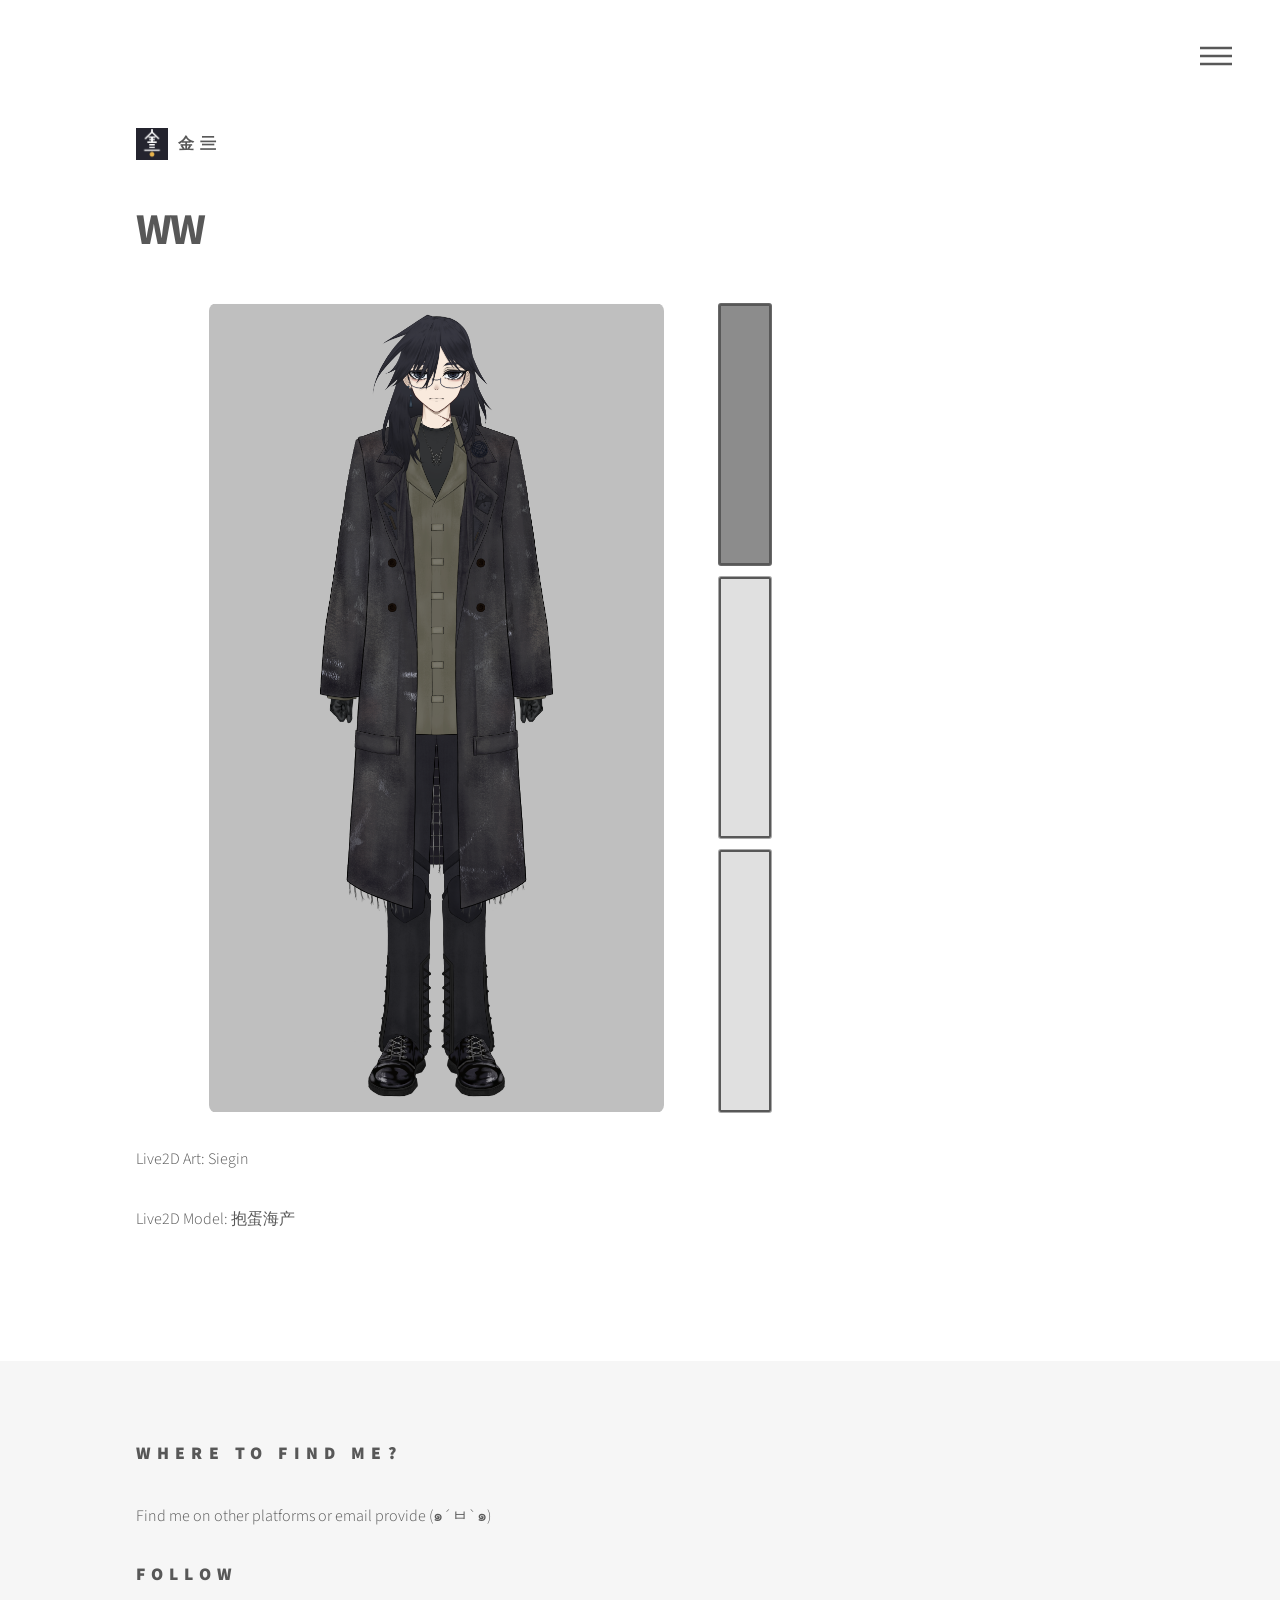
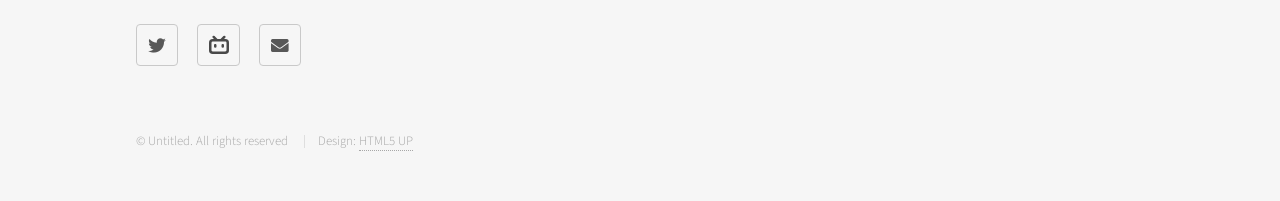
==== commit f95290c2: "Update LL.html" ====
--- a/LL.html
+++ b/LL.html
@@ -4,34 +4,178 @@
 	html5up.net | @ajlkn
 	Free for personal and commercial use under the CCA 3.0 license (html5up.net/license)
 -->
-<html>
-	<head>
-		<title>Generic - Phantom by HTML5 UP</title>
-		<meta charset="utf-8" />
-		<meta name="viewport" content="width=device-width, initial-scale=1, user-scalable=no" />
-		<link rel="stylesheet" href="assets/css/main.css" />
-		<noscript><link rel="stylesheet" href="assets/css/noscript.css" /></noscript>
-	</head>
+<html lang="en">
+<head>
+    <title>Generic - Phantom by HTML5 UP</title>
+    <meta charset="utf-8" />
+    <meta name="viewport" content="width=device-width, initial-scale=1, user-scalable=no" />
+    <link rel="stylesheet" href="assets/css/main.css" />
+    <noscript><link rel="stylesheet" href="assets/css/noscript.css" /></noscript>
+
+    <!-- Slideshow + slider + video styles -->
+    <style>
+        /* Container centered in the page */
+        .ww-shell {
+            width: 100%;
+            display: flex;
+            justify-content: center; /* center the whole block */
+        }
+
+        /* Row: slideshow left, slider middle, video right */
+        .ww-row {
+            display: flex;
+            align-items: center;
+            justify-content: center; /* center within available space */
+            gap: 54px;
+            max-width: 100%;
+        }
+
+        /* Stage: size is set by JS to fit the browser (no cropping) */
+        .ww-stage {
+            position: relative;
+            overflow: hidden; /* required for slide-out animation */
+            border-radius: 8px;
+            background: transparent;
+        }
+
+        /* Slide animation: old exits upward (bottom -> top effect) */
+        .ww-slideWrap {
+            position: absolute;
+            inset: 0;
+            display: grid;
+            place-items: center;
+            transform: translateY(0);
+            opacity: 1;
+            transition: transform 420ms ease, opacity 420ms ease;
+            will-change: transform, opacity;
+        }
+
+            .ww-slideWrap.is-leaving {
+                transform: translateY(-100%);
+                opacity: 0;
+            }
+
+            .ww-slideWrap.is-entering {
+                transform: translateY(100%);
+                opacity: 0;
+            }
+
+            /* Never crop images */
+            .ww-slideWrap img {
+                width: 100%;
+                height: 100%;
+                object-fit: contain;
+                display: block;
+            }
+
+        /* Slider on the right of slideshow:
+               - size (height = stage height, width = height/15) is set by JS
+               - buttons share height evenly */
+        .ww-dots {
+            display: flex;
+            flex-direction: column;
+            justify-content: space-between;
+            user-select: none;
+            gap: 10px;
+        }
+
+        .ww-dot {
+            width: 100%;
+            flex: 1 1 0;
+            min-height: 12px;
+            border-radius: 3px;
+            border: 1px solid rgba(0,0,0,0.25);
+            background: rgba(0,0,0,0.12);
+            cursor: pointer;
+            padding: 0;
+        }
+
+            .ww-dot.is-active {
+                background: rgba(0,0,0,0.45);
+            }
+
+            .ww-dot:focus-visible {
+                outline: 2px solid rgba(0,0,0,0.55);
+                outline-offset: 3px;
+            }
+
+        /* Video on the far right (size set by JS) */
+        .ww-video {
+            border-radius: 8px;
+            overflow: hidden;
+            background: transparent;
+            display: grid;
+            place-items: center;
+        }
+
+            .ww-video video {
+                width: 100%;
+                height: 100%;
+                object-fit: contain; /* never crop */
+                display: block;
+            }
+
+        /* On very small screens, allow wrapping so it still fits */
+        @media (max-width: 640px) {
+            .ww-row {
+                flex-direction: column;
+            }
+
+            .ww-dots {
+                flex-direction: row;
+                width: 100% !important; /* JS sets px; override for mobile row */
+                height: 14px !important; /* slim strip on mobile */
+            }
+
+            .ww-dot {
+                height: 100%;
+                min-height: 0;
+            }
+
+            .ww-video {
+                width: 100% !important;
+                height: auto !important;
+            }
+
+                .ww-video video {
+                    height: auto;
+                }
+        }
+
+        @media (prefers-reduced-motion: reduce) {
+            .ww-slideWrap {
+                transition: none !important;
+            }
+        }
+        .video-wrap {
+            position: relative;
+            width: 100%;
+            max-width: 360px;
+            aspect-ratio: 9 / 16;
+            margin: 0 auto;
+        }
+
+        .video-wrap iframe {
+            width: 100%;
+            height: 100%;
+        }
+    </style>
+</head>
+
 	<body class="is-preload">
-		<!-- Wrapper -->
 		<div id="wrapper">
 
 			<!-- Header -->
 			<header id="header">
 				<div class="inner">
-
-					<!-- Logo -->
 					<a href="index.html" class="logo">
 						<span class="symbol"><img src="images/Logo.jpg" alt="" /></span><span class="title">金亖</span>
 					</a>
-
-					<!-- Nav -->
 					<nav>
 						<ul>
 							<li><a href="#menu">Menu</a></li>
 						</ul>
 					</nav>
-
 				</div>
 			</header>
 
@@ -45,92 +189,64 @@
 				</ul>
 			</nav>
 
-			<!-- Main -->
+			<!-- Main (slideshow + slider + video, centered) -->
 			<div id="main">
 				<div class="inner">
-					<h1>LL</h1>
-
-					<div class="ll-layout">
-						<!-- Portrait Image -->
-						<div class="ll-image">
-							<img src="images/LL1.png" alt="LL portrait image" />
+					<h1>WW</h1>
+
+					<div class="ww-shell">
+						<div class="ww-row" id="wwRow">
+							<!-- Stage -->
+							<div class="ww-stage" id="wwStage" aria-label="WW slideshow"></div>
+
+							<!-- Slider buttons (auto-generated) -->
+							<div class="ww-dots" id="wwDots" aria-label="Slide selector"></div>
 						</div>
 
-						<!-- Landscape Video -->
-						<div class="ll-video">
-							<video src="images/LLa.mp4"
-								   autoplay
-								   muted
-								   loop
-								   playsinline
-								   controls></video>
-						</div>
+						<div id="video-container"></div>
+
+						<script>
+							fetch("https://ipapi.co/json/")
+								.then(res => res.json())
+								.then(data => {
+									const isChina = data.country === "CN";
+									document.getElementById("video-container").innerHTML =
+										isChina
+											? `<iframe
+										src="https://player.bilibili.com/player.html?bvid=你的BVID"
+										width="100%"
+										height="960"
+										frameborder="0"
+										allowfullscreen>
+									  </iframe>`
+											: `<iframe
+										src="https://www.youtube.com/embed/0hc0xK4qXK4"
+										width="100%"
+										height="960"
+										frameborder="0"
+										allowfullscreen>
+									  </iframe>`;
+								})
+								.catch(() => {
+									// 如果 IP API 失败，默认用 YouTube
+									document.getElementById("video-container").innerHTML =
+										`<iframe
+									  src="https://www.youtube.com/embed/0hc0xK4qXK4"
+									  width="100%"
+									  height="480"
+									  frameborder="0"
+									  allowfullscreen>
+								   </iframe>`;
+								});
+						</script>
 					</div>
 
+
+					<p></p>
 					<p>Live2D Art: Siegin</p>
-					<p>Live2D Model: 雪碧我还</p>
+					<p>Live2D Model: 抱蛋海产</p>
 				</div>
 			</div>
-
-			<!-- LL layout styles -->
-			<style>
-				/* Container that holds image + video */
-				.ll-layout {
-					display: flex;
-					justify-content: center;
-					align-items: center;
-					gap: 24px;
-					margin-bottom: 2em;
-					flex-wrap: wrap; /* allows stacking on smaller screens */
-				}
-
-				/* Portrait image block */
-				.ll-image {
-					flex: 0 0 auto;
-					max-height: 70vh;
-				}
-
-					.ll-image img {
-						height: 70vh;
-						max-height: 70vh;
-						width: auto;
-						object-fit: contain;
-						display: block;
-						border-radius: 8px;
-					}
-
-				/* Landscape video block */
-				.ll-video {
-					flex: 1 1 auto;
-					max-width: 60vw;
-				}
-
-					.ll-video video {
-						width: 100%;
-						height: auto;
-						max-height: 70vh;
-						object-fit: contain;
-						display: block;
-						border-radius: 8px;
-					}
-
-				/* Mobile adjustments */
-				@media (max-width: 768px) {
-					.ll-layout {
-						flex-direction: column;
-					}
-
-					.ll-image img,
-					.ll-video video {
-						max-height: 50vh;
-					}
-
-					.ll-video {
-						max-width: 100%;
-					}
-				}
-			</style>
-
 
 			<footer id="footer">
 				<div class="inner">
@@ -159,12 +275,167 @@
 
 		</div>
 
-		<!-- Scripts -->
-			<script src="assets/js/jquery.min.js"></script>
-			<script src="assets/js/browser.min.js"></script>
-			<script src="assets/js/breakpoints.min.js"></script>
-			<script src="assets/js/util.js"></script>
-			<script src="assets/js/main.js"></script>
-
+		<!-- Template scripts -->
+		<script src="assets/js/jquery.min.js"></script>
+		<script src="assets/js/browser.min.js"></script>
+		<script src="assets/js/breakpoints.min.js"></script>
+		<script src="assets/js/util.js"></script>
+		<script src="assets/js/main.js"></script>
+
+		<!-- Slideshow logic:
+		     - slider on the right
+		     - click -> old slide exits upward (bottom-to-top)
+		     - stage/slider/video sizes auto-fit the browser without cropping
+		-->
+		<script>
+			(function () {
+				// --- CONFIG ---
+				const SLIDE_RATIO_W = 9;     // portrait 9:16
+				const SLIDE_RATIO_H = 16;
+				const SLIDER_RATIO_HW = 15; // height:width = 15:1
+				const VIDEO_RATIO_HW = 2;   // height:width = 5:1 (smaller = wider video). adjust if needed
+				const GAP_PX = 36;          // must match CSS gap in .ww-row
+				const ANIM_MS = 420;
+
+				const slides = [
+					{ src: "images/WW1.png", alt: "WW image 1" },
+					{ src: "images/WW2.png", alt: "WW image 2" },
+					{ src: "images/WW3.png", alt: "WW image 3" }
+				];
+
+				const stage = document.getElementById("wwStage");
+				const dotsWrap = document.getElementById("wwDots");
+				const videoBox = document.getElementById("wwVideo");
+				const inner = document.querySelector("#main .inner");
+
+				let currentIndex = 0;
+				let currentWrap = null;
+				let isAnimating = false;
+				let dots = [];
+
+				function createSlideWrap(i) {
+					const wrap = document.createElement("div");
+					wrap.className = "ww-slideWrap";
+
+					const img = document.createElement("img");
+					img.src = slides[i].src;
+					img.alt = slides[i].alt;
+
+					wrap.appendChild(img);
+					return wrap;
+				}
+
+				function setActiveDot(i) {
+					dots.forEach((d, di) => d.classList.toggle("is-active", di === i));
+				}
+
+				function buildDots() {
+					dotsWrap.innerHTML = "";
+					dots = slides.map((_, i) => {
+						const btn = document.createElement("button");
+						btn.type = "button";
+						btn.className = "ww-dot";
+						btn.setAttribute("aria-label", `Show slide ${i + 1}`);
+						btn.addEventListener("click", () => goTo(i));
+						dotsWrap.appendChild(btn);
+						return btn;
+					});
+				}
+
+				function goTo(nextIndex) {
+					if (isAnimating) return;
+					if (nextIndex === currentIndex) return;
+
+					isAnimating = true;
+
+					const nextWrap = createSlideWrap(nextIndex);
+					nextWrap.classList.add("is-entering");
+					stage.appendChild(nextWrap);
+
+					// Force reflow
+					void nextWrap.offsetWidth;
+
+					if (currentWrap) currentWrap.classList.add("is-leaving");
+					nextWrap.classList.remove("is-entering");
+
+					window.setTimeout(() => {
+						if (currentWrap && currentWrap.parentNode === stage) stage.removeChild(currentWrap);
+						currentWrap = nextWrap;
+						currentIndex = nextIndex;
+						setActiveDot(currentIndex);
+						isAnimating = false;
+					}, ANIM_MS);
+				}
+
+				// Fit stage + slider + video to browser (maximize without overflow)
+				function fitToBrowser() {
+					// available width should respect the template inner container
+					const availW = Math.min(window.innerWidth, inner ? inner.clientWidth : window.innerWidth);
+
+					// available height: keep some breathing room for header/footer/content
+					const availH = Math.max(240, Math.floor(window.innerHeight * 0.9));
+
+					// If mobile layout stacks (slider becomes row), sizing is different
+					const isStacked = window.matchMedia("(max-width: 640px)").matches;
+
+					if (isStacked) {
+						// Stage takes most of the width; height derived from ratio, but capped by availH
+						const stageW = Math.min(availW, Math.floor(window.innerWidth * 0.96));
+						const stageH = Math.min(availH, Math.floor(stageW * SLIDE_RATIO_H / SLIDE_RATIO_W));
+
+						stage.style.width = stageW + "px";
+						stage.style.height = stageH + "px";
+
+						// Slider becomes a horizontal strip under stage
+						dotsWrap.style.height = "14px";
+						dotsWrap.style.width = stageW + "px";
+
+						// Video stacks under slider; use 16:9-ish height
+						if (videoBox){
+							videoBox.style.width = stageW + "px";
+							videoBox.style.height = Math.min(availH, Math.floor(stageW * 9 / 16)) + "px";
+						}
+						return;
+					}
+
+					// Desktop (side-by-side): stage + gap + slider + gap + video
+					// stageW = h*(9/16), sliderW = h/15, videoW = h/VIDEO_RATIO_HW
+					const coeff = (SLIDE_RATIO_W / SLIDE_RATIO_H) + (1 / SLIDER_RATIO_HW) + (1 / VIDEO_RATIO_HW);
+
+					// Two gaps now (stage<->slider and slider<->video)
+					let stageH = Math.min(
+						availH,
+						Math.floor((availW - (GAP_PX * 2)) / coeff)
+					);
+
+					// Safety clamp
+					stageH = Math.max(240, stageH);
+
+					const stageW = Math.floor(stageH * SLIDE_RATIO_W / SLIDE_RATIO_H);
+					const sliderW = Math.max(40, Math.floor(stageH / SLIDER_RATIO_HW));
+					const videoW  = Math.max(220, Math.floor(stageH / VIDEO_RATIO_HW));
+
+					stage.style.width = stageW + "px";
+					stage.style.height = stageH + "px";
+
+					dotsWrap.style.height = stageH + "px";
+					dotsWrap.style.width = sliderW + "px";
+
+					if (videoBox){
+						videoBox.style.height = stageH + "px";
+						videoBox.style.width = videoW + "px";
+					}
+				}
+
+				// Init
+				buildDots();
+				currentWrap = createSlideWrap(0);
+				stage.appendChild(currentWrap);
+				setActiveDot(0);
+
+				window.addEventListener("load", fitToBrowser);
+				window.addEventListener("resize", fitToBrowser);
+			})();
+		</script>
 	</body>
-</html>+</html>
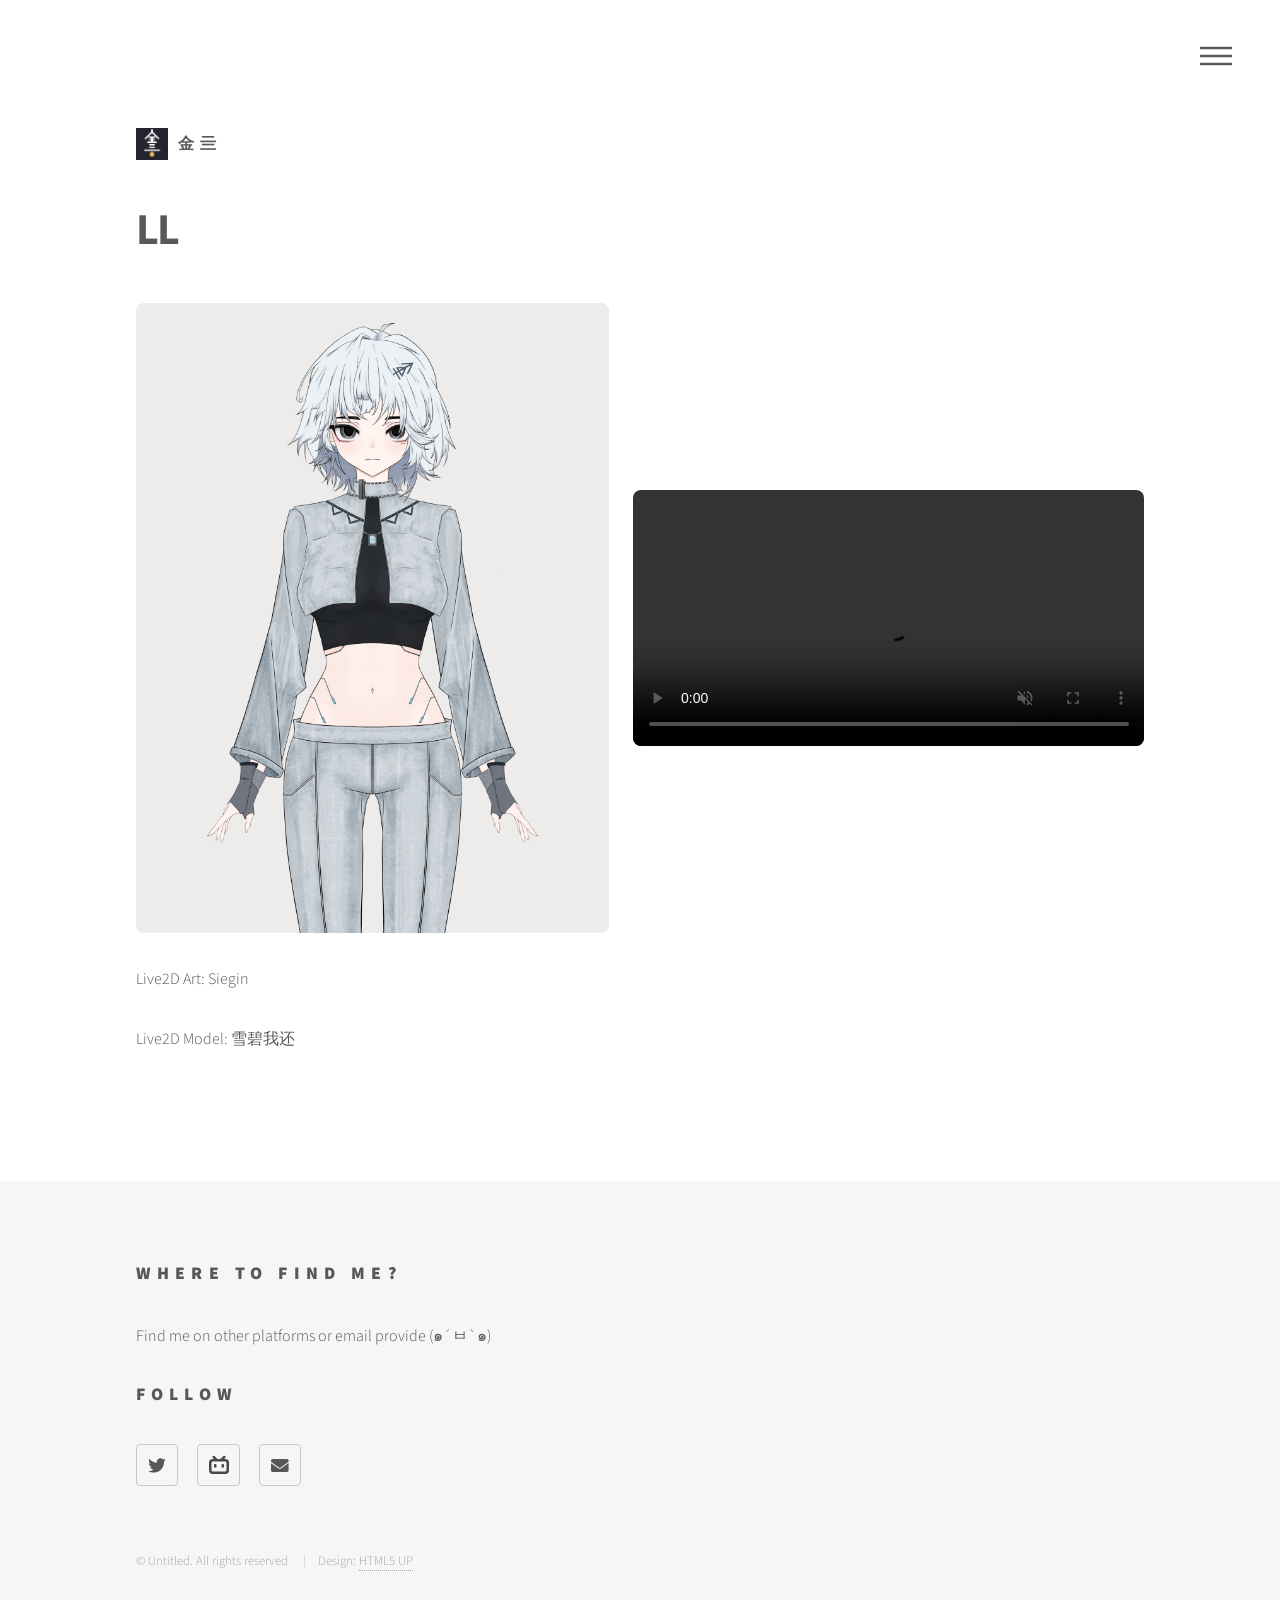
==== commit 3ab06f7f: "Update LL.html" ====
--- a/LL.html
+++ b/LL.html
@@ -4,178 +4,34 @@
 	html5up.net | @ajlkn
 	Free for personal and commercial use under the CCA 3.0 license (html5up.net/license)
 -->
-<html lang="en">
-<head>
-    <title>Generic - Phantom by HTML5 UP</title>
-    <meta charset="utf-8" />
-    <meta name="viewport" content="width=device-width, initial-scale=1, user-scalable=no" />
-    <link rel="stylesheet" href="assets/css/main.css" />
-    <noscript><link rel="stylesheet" href="assets/css/noscript.css" /></noscript>
-
-    <!-- Slideshow + slider + video styles -->
-    <style>
-        /* Container centered in the page */
-        .ww-shell {
-            width: 100%;
-            display: flex;
-            justify-content: center; /* center the whole block */
-        }
-
-        /* Row: slideshow left, slider middle, video right */
-        .ww-row {
-            display: flex;
-            align-items: center;
-            justify-content: center; /* center within available space */
-            gap: 54px;
-            max-width: 100%;
-        }
-
-        /* Stage: size is set by JS to fit the browser (no cropping) */
-        .ww-stage {
-            position: relative;
-            overflow: hidden; /* required for slide-out animation */
-            border-radius: 8px;
-            background: transparent;
-        }
-
-        /* Slide animation: old exits upward (bottom -> top effect) */
-        .ww-slideWrap {
-            position: absolute;
-            inset: 0;
-            display: grid;
-            place-items: center;
-            transform: translateY(0);
-            opacity: 1;
-            transition: transform 420ms ease, opacity 420ms ease;
-            will-change: transform, opacity;
-        }
-
-            .ww-slideWrap.is-leaving {
-                transform: translateY(-100%);
-                opacity: 0;
-            }
-
-            .ww-slideWrap.is-entering {
-                transform: translateY(100%);
-                opacity: 0;
-            }
-
-            /* Never crop images */
-            .ww-slideWrap img {
-                width: 100%;
-                height: 100%;
-                object-fit: contain;
-                display: block;
-            }
-
-        /* Slider on the right of slideshow:
-               - size (height = stage height, width = height/15) is set by JS
-               - buttons share height evenly */
-        .ww-dots {
-            display: flex;
-            flex-direction: column;
-            justify-content: space-between;
-            user-select: none;
-            gap: 10px;
-        }
-
-        .ww-dot {
-            width: 100%;
-            flex: 1 1 0;
-            min-height: 12px;
-            border-radius: 3px;
-            border: 1px solid rgba(0,0,0,0.25);
-            background: rgba(0,0,0,0.12);
-            cursor: pointer;
-            padding: 0;
-        }
-
-            .ww-dot.is-active {
-                background: rgba(0,0,0,0.45);
-            }
-
-            .ww-dot:focus-visible {
-                outline: 2px solid rgba(0,0,0,0.55);
-                outline-offset: 3px;
-            }
-
-        /* Video on the far right (size set by JS) */
-        .ww-video {
-            border-radius: 8px;
-            overflow: hidden;
-            background: transparent;
-            display: grid;
-            place-items: center;
-        }
-
-            .ww-video video {
-                width: 100%;
-                height: 100%;
-                object-fit: contain; /* never crop */
-                display: block;
-            }
-
-        /* On very small screens, allow wrapping so it still fits */
-        @media (max-width: 640px) {
-            .ww-row {
-                flex-direction: column;
-            }
-
-            .ww-dots {
-                flex-direction: row;
-                width: 100% !important; /* JS sets px; override for mobile row */
-                height: 14px !important; /* slim strip on mobile */
-            }
-
-            .ww-dot {
-                height: 100%;
-                min-height: 0;
-            }
-
-            .ww-video {
-                width: 100% !important;
-                height: auto !important;
-            }
-
-                .ww-video video {
-                    height: auto;
-                }
-        }
-
-        @media (prefers-reduced-motion: reduce) {
-            .ww-slideWrap {
-                transition: none !important;
-            }
-        }
-        .video-wrap {
-            position: relative;
-            width: 100%;
-            max-width: 360px;
-            aspect-ratio: 9 / 16;
-            margin: 0 auto;
-        }
-
-        .video-wrap iframe {
-            width: 100%;
-            height: 100%;
-        }
-    </style>
-</head>
-
+<html>
+	<head>
+		<title>Generic - Phantom by HTML5 UP</title>
+		<meta charset="utf-8" />
+		<meta name="viewport" content="width=device-width, initial-scale=1, user-scalable=no" />
+		<link rel="stylesheet" href="assets/css/main.css" />
+		<noscript><link rel="stylesheet" href="assets/css/noscript.css" /></noscript>
+	</head>
 	<body class="is-preload">
+		<!-- Wrapper -->
 		<div id="wrapper">
 
 			<!-- Header -->
 			<header id="header">
 				<div class="inner">
+
+					<!-- Logo -->
 					<a href="index.html" class="logo">
 						<span class="symbol"><img src="images/Logo.jpg" alt="" /></span><span class="title">金亖</span>
 					</a>
+
+					<!-- Nav -->
 					<nav>
 						<ul>
 							<li><a href="#menu">Menu</a></li>
 						</ul>
 					</nav>
+
 				</div>
 			</header>
 
@@ -189,64 +45,92 @@
 				</ul>
 			</nav>
 
-			<!-- Main (slideshow + slider + video, centered) -->
+			<!-- Main -->
 			<div id="main">
 				<div class="inner">
-					<h1>WW</h1>
+					<h1>LL</h1>
 
-					<div class="ww-shell">
-						<div class="ww-row" id="wwRow">
-							<!-- Stage -->
-							<div class="ww-stage" id="wwStage" aria-label="WW slideshow"></div>
-
-							<!-- Slider buttons (auto-generated) -->
-							<div class="ww-dots" id="wwDots" aria-label="Slide selector"></div>
+					<div class="ll-layout">
+						<!-- Portrait Image -->
+						<div class="ll-image">
+							<img src="images/LL1.png" alt="LL portrait image" />
 						</div>
 
-						<div id="video-container"></div>
-
-						<script>
-							fetch("https://ipapi.co/json/")
-								.then(res => res.json())
-								.then(data => {
-									const isChina = data.country === "CN";
-									document.getElementById("video-container").innerHTML =
-										isChina
-											? `<iframe
-										src="https://player.bilibili.com/player.html?bvid=你的BVID"
-										width="100%"
-										height="960"
-										frameborder="0"
-										allowfullscreen>
-									  </iframe>`
-											: `<iframe
-										src="https://www.youtube.com/embed/0hc0xK4qXK4"
-										width="100%"
-										height="960"
-										frameborder="0"
-										allowfullscreen>
-									  </iframe>`;
-								})
-								.catch(() => {
-									// 如果 IP API 失败，默认用 YouTube
-									document.getElementById("video-container").innerHTML =
-										`<iframe
-									  src="https://www.youtube.com/embed/0hc0xK4qXK4"
-									  width="100%"
-									  height="480"
-									  frameborder="0"
-									  allowfullscreen>
-								   </iframe>`;
-								});
-						</script>
+						<!-- Landscape Video -->
+						<div class="ll-video">
+							<video src="images/LLa.mp4"
+								   autoplay
+								   muted
+								   loop
+								   playsinline
+								   controls></video>
+						</div>
 					</div>
 
-
-					<p></p>
 					<p>Live2D Art: Siegin</p>
-					<p>Live2D Model: 抱蛋海产</p>
+					<p>Live2D Model: 雪碧我还</p>
 				</div>
 			</div>
+
+			<!-- LL layout styles -->
+			<style>
+				/* Container that holds image + video */
+				.ll-layout {
+					display: flex;
+					justify-content: center;
+					align-items: center;
+					gap: 24px;
+					margin-bottom: 2em;
+					flex-wrap: wrap; /* allows stacking on smaller screens */
+				}
+
+				/* Portrait image block */
+				.ll-image {
+					flex: 0 0 auto;
+					max-height: 70vh;
+				}
+
+					.ll-image img {
+						height: 70vh;
+						max-height: 70vh;
+						width: auto;
+						object-fit: contain;
+						display: block;
+						border-radius: 8px;
+					}
+
+				/* Landscape video block */
+				.ll-video {
+					flex: 1 1 auto;
+					max-width: 60vw;
+				}
+
+					.ll-video video {
+						width: 100%;
+						height: auto;
+						max-height: 70vh;
+						object-fit: contain;
+						display: block;
+						border-radius: 8px;
+					}
+
+				/* Mobile adjustments */
+				@media (max-width: 768px) {
+					.ll-layout {
+						flex-direction: column;
+					}
+
+					.ll-image img,
+					.ll-video video {
+						max-height: 50vh;
+					}
+
+					.ll-video {
+						max-width: 100%;
+					}
+				}
+			</style>
+
 
 			<footer id="footer">
 				<div class="inner">
@@ -275,167 +159,12 @@
 
 		</div>
 
-		<!-- Template scripts -->
-		<script src="assets/js/jquery.min.js"></script>
-		<script src="assets/js/browser.min.js"></script>
-		<script src="assets/js/breakpoints.min.js"></script>
-		<script src="assets/js/util.js"></script>
-		<script src="assets/js/main.js"></script>
+		<!-- Scripts -->
+			<script src="assets/js/jquery.min.js"></script>
+			<script src="assets/js/browser.min.js"></script>
+			<script src="assets/js/breakpoints.min.js"></script>
+			<script src="assets/js/util.js"></script>
+			<script src="assets/js/main.js"></script>
 
-		<!-- Slideshow logic:
-		     - slider on the right
-		     - click -> old slide exits upward (bottom-to-top)
-		     - stage/slider/video sizes auto-fit the browser without cropping
-		-->
-		<script>
-			(function () {
-				// --- CONFIG ---
-				const SLIDE_RATIO_W = 9;     // portrait 9:16
-				const SLIDE_RATIO_H = 16;
-				const SLIDER_RATIO_HW = 15; // height:width = 15:1
-				const VIDEO_RATIO_HW = 2;   // height:width = 5:1 (smaller = wider video). adjust if needed
-				const GAP_PX = 36;          // must match CSS gap in .ww-row
-				const ANIM_MS = 420;
-
-				const slides = [
-					{ src: "images/WW1.png", alt: "WW image 1" },
-					{ src: "images/WW2.png", alt: "WW image 2" },
-					{ src: "images/WW3.png", alt: "WW image 3" }
-				];
-
-				const stage = document.getElementById("wwStage");
-				const dotsWrap = document.getElementById("wwDots");
-				const videoBox = document.getElementById("wwVideo");
-				const inner = document.querySelector("#main .inner");
-
-				let currentIndex = 0;
-				let currentWrap = null;
-				let isAnimating = false;
-				let dots = [];
-
-				function createSlideWrap(i) {
-					const wrap = document.createElement("div");
-					wrap.className = "ww-slideWrap";
-
-					const img = document.createElement("img");
-					img.src = slides[i].src;
-					img.alt = slides[i].alt;
-
-					wrap.appendChild(img);
-					return wrap;
-				}
-
-				function setActiveDot(i) {
-					dots.forEach((d, di) => d.classList.toggle("is-active", di === i));
-				}
-
-				function buildDots() {
-					dotsWrap.innerHTML = "";
-					dots = slides.map((_, i) => {
-						const btn = document.createElement("button");
-						btn.type = "button";
-						btn.className = "ww-dot";
-						btn.setAttribute("aria-label", `Show slide ${i + 1}`);
-						btn.addEventListener("click", () => goTo(i));
-						dotsWrap.appendChild(btn);
-						return btn;
-					});
-				}
-
-				function goTo(nextIndex) {
-					if (isAnimating) return;
-					if (nextIndex === currentIndex) return;
-
-					isAnimating = true;
-
-					const nextWrap = createSlideWrap(nextIndex);
-					nextWrap.classList.add("is-entering");
-					stage.appendChild(nextWrap);
-
-					// Force reflow
-					void nextWrap.offsetWidth;
-
-					if (currentWrap) currentWrap.classList.add("is-leaving");
-					nextWrap.classList.remove("is-entering");
-
-					window.setTimeout(() => {
-						if (currentWrap && currentWrap.parentNode === stage) stage.removeChild(currentWrap);
-						currentWrap = nextWrap;
-						currentIndex = nextIndex;
-						setActiveDot(currentIndex);
-						isAnimating = false;
-					}, ANIM_MS);
-				}
-
-				// Fit stage + slider + video to browser (maximize without overflow)
-				function fitToBrowser() {
-					// available width should respect the template inner container
-					const availW = Math.min(window.innerWidth, inner ? inner.clientWidth : window.innerWidth);
-
-					// available height: keep some breathing room for header/footer/content
-					const availH = Math.max(240, Math.floor(window.innerHeight * 0.9));
-
-					// If mobile layout stacks (slider becomes row), sizing is different
-					const isStacked = window.matchMedia("(max-width: 640px)").matches;
-
-					if (isStacked) {
-						// Stage takes most of the width; height derived from ratio, but capped by availH
-						const stageW = Math.min(availW, Math.floor(window.innerWidth * 0.96));
-						const stageH = Math.min(availH, Math.floor(stageW * SLIDE_RATIO_H / SLIDE_RATIO_W));
-
-						stage.style.width = stageW + "px";
-						stage.style.height = stageH + "px";
-
-						// Slider becomes a horizontal strip under stage
-						dotsWrap.style.height = "14px";
-						dotsWrap.style.width = stageW + "px";
-
-						// Video stacks under slider; use 16:9-ish height
-						if (videoBox){
-							videoBox.style.width = stageW + "px";
-							videoBox.style.height = Math.min(availH, Math.floor(stageW * 9 / 16)) + "px";
-						}
-						return;
-					}
-
-					// Desktop (side-by-side): stage + gap + slider + gap + video
-					// stageW = h*(9/16), sliderW = h/15, videoW = h/VIDEO_RATIO_HW
-					const coeff = (SLIDE_RATIO_W / SLIDE_RATIO_H) + (1 / SLIDER_RATIO_HW) + (1 / VIDEO_RATIO_HW);
-
-					// Two gaps now (stage<->slider and slider<->video)
-					let stageH = Math.min(
-						availH,
-						Math.floor((availW - (GAP_PX * 2)) / coeff)
-					);
-
-					// Safety clamp
-					stageH = Math.max(240, stageH);
-
-					const stageW = Math.floor(stageH * SLIDE_RATIO_W / SLIDE_RATIO_H);
-					const sliderW = Math.max(40, Math.floor(stageH / SLIDER_RATIO_HW));
-					const videoW  = Math.max(220, Math.floor(stageH / VIDEO_RATIO_HW));
-
-					stage.style.width = stageW + "px";
-					stage.style.height = stageH + "px";
-
-					dotsWrap.style.height = stageH + "px";
-					dotsWrap.style.width = sliderW + "px";
-
-					if (videoBox){
-						videoBox.style.height = stageH + "px";
-						videoBox.style.width = videoW + "px";
-					}
-				}
-
-				// Init
-				buildDots();
-				currentWrap = createSlideWrap(0);
-				stage.appendChild(currentWrap);
-				setActiveDot(0);
-
-				window.addEventListener("load", fitToBrowser);
-				window.addEventListener("resize", fitToBrowser);
-			})();
-		</script>
 	</body>
 </html>
